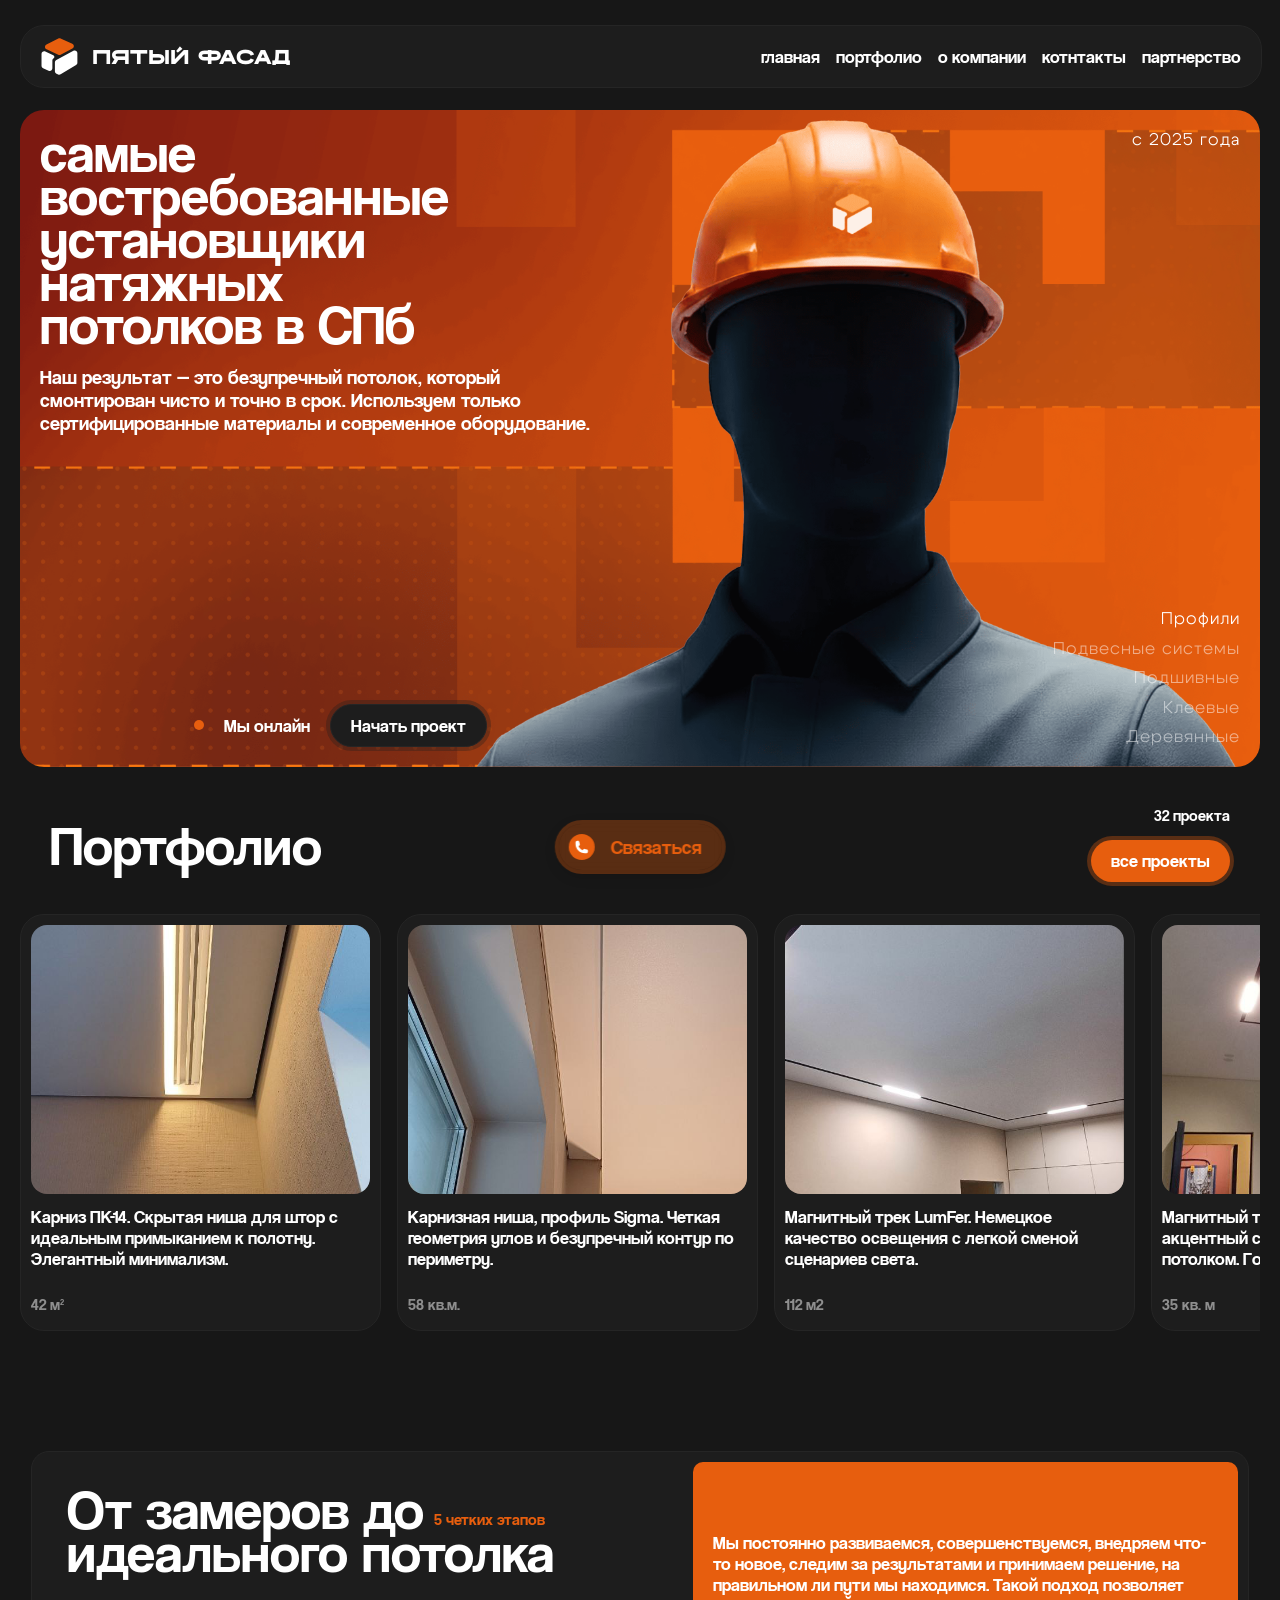
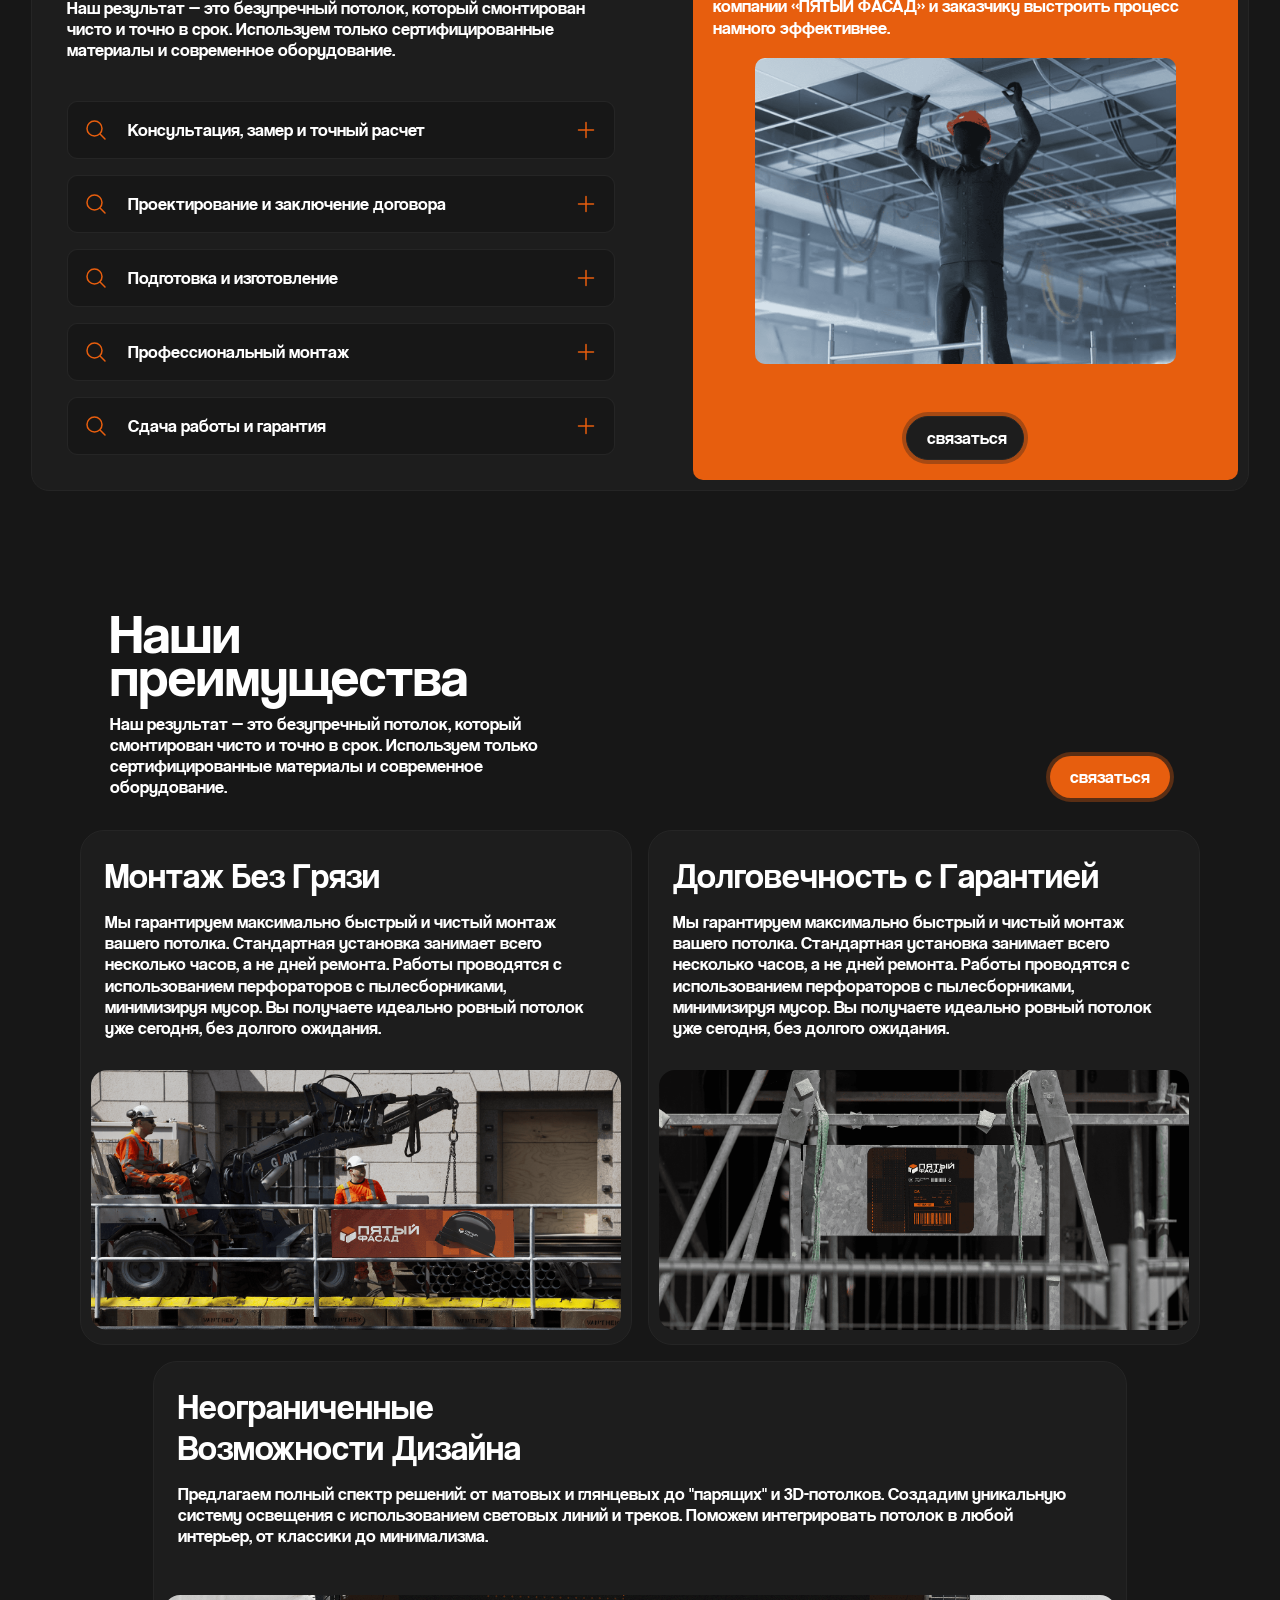
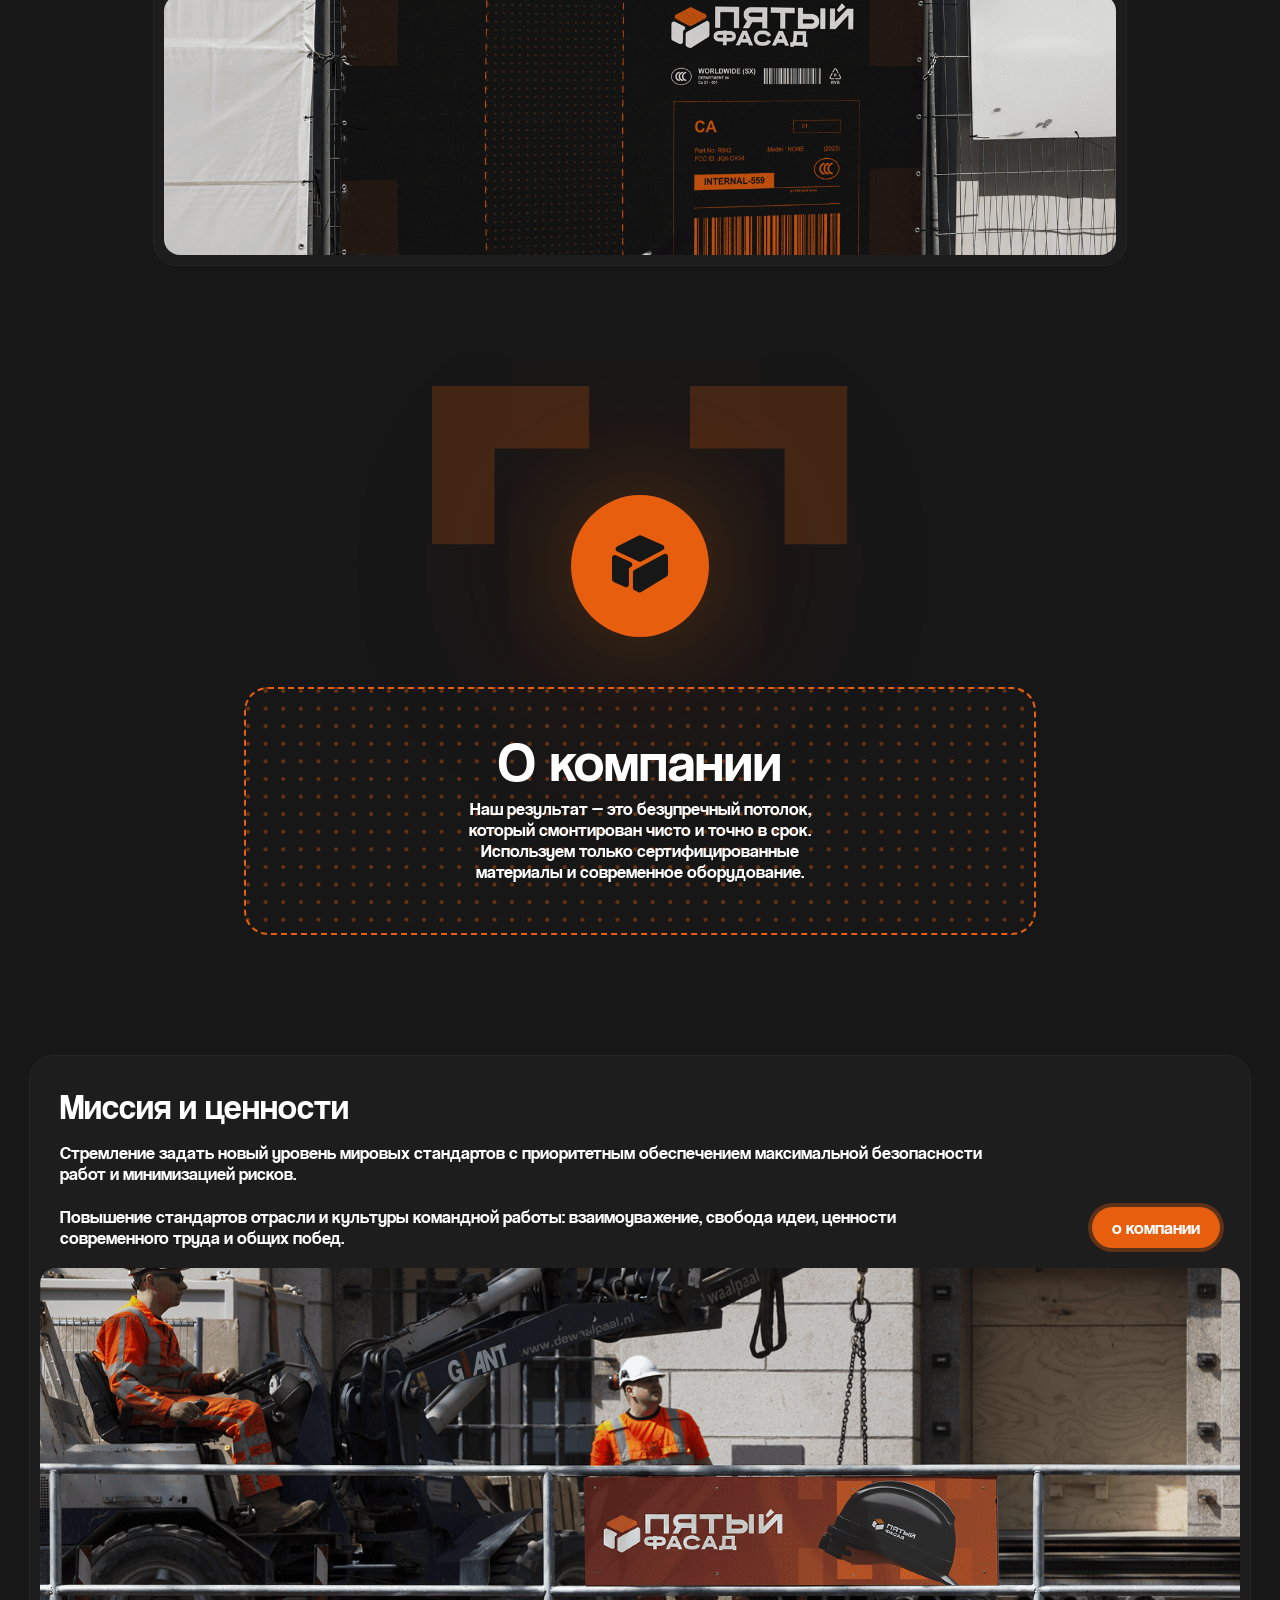
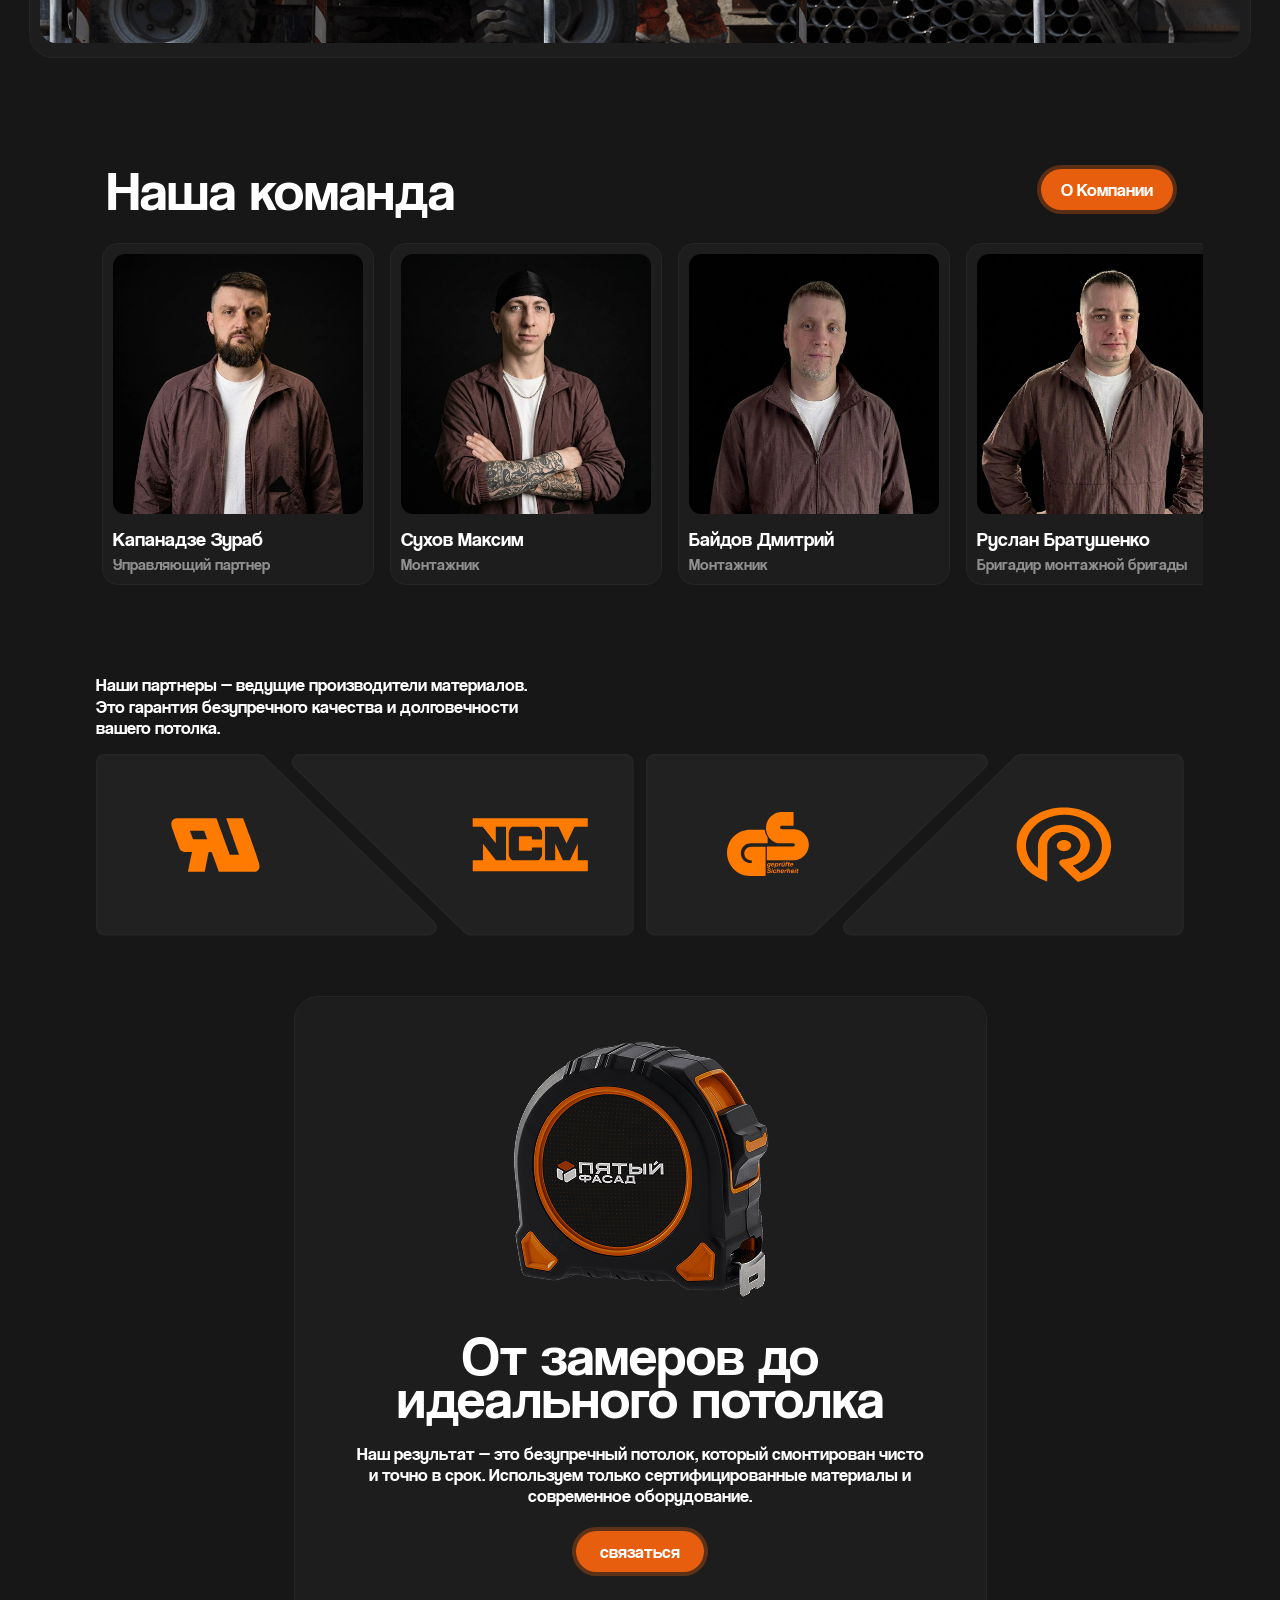
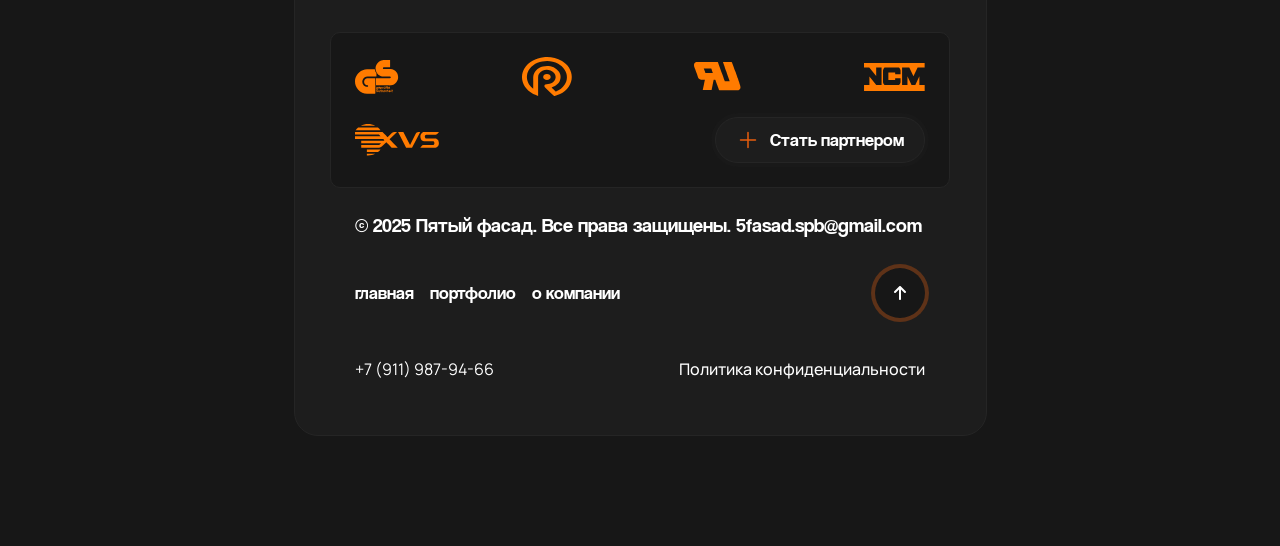
==== index.html @ bd117fb0 "first commit" ====
<!DOCTYPE html>
<html lang="ru">
<head>
    <meta charset="UTF-8">
    <meta name="viewport" content="width=device-width, initial-scale=1.0">
    
    <title>Установка натяжных потолков по всей России | Пятый Фасад - Профессиональный монтаж</title>
    <meta name="title" content="Установка натяжных потолков по всей России | Пятый Фасад - Профессиональный монтаж">
    <meta name="description" content="Профессиональная установка натяжных потолков по всей России. Монтаж без грязи, гарантия качества, современные материалы. Замер и установка в день обращения. Пятый Фасад - ваш надежный подрядчик с 2025 года.">
    <meta name="keywords" content="натяжные потолки, установка натяжных потолков, монтаж потолков Россия, натяжной потолок цена, потолки под ключ, профессиональный монтаж потолков, глянцевые потолки, матовые потолки, парящие потолки, 3D потолки, натяжные потолки Москва, натяжные потолки СПб">
    <meta name="author" content="Пятый Фасад">
    <meta name="robots" content="index, follow">
    <meta name="language" content="Russian">
    <meta name="revisit-after" content="7 days">
    <meta name="geo.region" content="RU">
    <meta name="geo.placename" content="Россия">
    
    <link rel="canonical" href="https://5fasad.ru/">
    
    <meta property="og:type" content="website">
    <meta property="og:url" content="https://5fasad.ru/">
    <meta property="og:title" content="Установка натяжных потолков по всей России | Пятый Фасад - Профессиональный монтаж">
    <meta property="og:description" content="Профессиональная установка натяжных потолков по всей России. Монтаж без грязи, гарантия качества, современные материалы. Замер и установка в день обращения.">
    <meta property="og:image" content="https://5fasad.ru/src/assests/img/Open_Graph.png">
    <meta property="og:image:width" content="1200">
    <meta property="og:image:height" content="630">
    <meta property="og:image:type" content="image/png">
    <meta property="og:locale" content="ru_RU">
    <meta property="og:site_name" content="Пятый Фасад">
    
    <meta name="twitter:card" content="summary_large_image">
    <meta name="twitter:url" content="https://5fasad.ru/">
    <meta name="twitter:title" content="Установка натяжных потолков по всей России | Пятый Фасад">
    <meta name="twitter:description" content="Профессиональная установка натяжных потолков по всей России. Монтаж без грязи, гарантия качества.">
    <meta name="twitter:image" content="https://5fasad.ru/src/assests/img/Open_Graph.png">
    
    <link rel="icon" type="image/x-icon" href="/src/assests/favicon/favicon.ico">
    <link rel="icon" type="image/png" sizes="32x32" href="/src/assests/favicon/favicon_32.png">
    <link rel="icon" type="image/png" sizes="16x16" href="/src/assests/favicon/favicon_16.png">
    <link rel="apple-touch-icon" sizes="180x180" href="/src/assests/favicon/apple-touch-icon.png">
    <link rel="icon" type="image/png" sizes="192x192" href="/src/assests/favicon/android-chrome-192x192.png">
    <link rel="icon" type="image/png" sizes="512x512" href="/src/assests/favicon/android-chrome-512x512.png">
    
    <link rel="stylesheet" href="src/style/components/header.css">
    <link rel="stylesheet" href="src/style/mainstyle.css">
    <link rel="stylesheet" href="./src/style/fonts_settings.css">
    <link rel="stylesheet" href="./src/style/components/message_chat.css">
    <link rel="stylesheet" href="./src/style/components/footer.css">
    <link rel="stylesheet" href="./src/style/components/buttons.css">
    <link rel="stylesheet" href="./src/style/components/preloader.css">
    <link rel="stylesheet" href="./src/style/components/pages/index.css">
    <link rel="stylesheet" href="./src/style/components/back_totop.css">
    <link rel="stylesheet" href="./src/style/components/FAQ_question.css">

    <script src="https://unpkg.com/aos@2.3.1/dist/aos.js"></script>
    <link href="https://unpkg.com/aos@2.3.1/dist/aos.css" rel="stylesheet">
    
    <script type="application/ld+json">
    {
      "@context": "https://schema.org",
      "@type": "LocalBusiness",
      "name": "Пятый Фасад",
      "image": "https://5fasad.ru/src/assests/svg/main_logotype.svg",
      "@id": "https://5fasad.ru",
      "url": "https://5fasad.ru",
      "telephone": "+7-XXX-XXX-XX-XX",
      "priceRange": "$$",
      "areaServed": {
        "@type": "Country",
        "name": "Россия"
      },
      "sameAs": [],
      "aggregateRating": {
        "@type": "AggregateRating",
        "ratingValue": "5",
        "reviewCount": "32"
      }
    }
    </script>
    <script type="application/ld+json">
    {
      "@context": "https://schema.org",
      "@type": "Service",
      "serviceType": "Установка натяжных потолков",
      "provider": {
        "@type": "LocalBusiness",
        "name": "Пятый Фасад"
      },
      "areaServed": {
        "@type": "Country",
        "name": "Россия"
      },
      "description": "Профессиональная установка натяжных потолков по всей России. Монтаж без грязи, гарантия качества, современные материалы.",
      "offers": {
        "@type": "Offer",
        "description": "Установка натяжных потолков под ключ"
      }
    }
    </script>
    <script type="application/ld+json">
    {
      "@context": "https://schema.org",
      "@type": "Organization",
      "name": "Пятый Фасад",
      "url": "https://5fasad.ru",
      "logo": "https://5fasad.ru/src/assests/svg/main_logotype.svg",
      "contactPoint": {
        "@type": "ContactPoint",
        "telephone": "+7-XXX-XXX-XX-XX",
        "contactType": "customer service",
        "areaServed": "RU",
        "availableLanguage": ["Russian", "ru"]
      },
      "sameAs": []
    }
    </script>
    <script type="application/ld+json">
    {
      "@context": "https://schema.org",
      "@type": "BreadcrumbList",
      "itemListElement": [{
        "@type": "ListItem",
        "position": 1,
        "name": "Главная",
        "item": "https://5fasad.ru/"
      }]
    }
    </script>
</head>
<body>
    <div class="wrapper">
        <div id="preloader" class="loader"><img class="weiufqwi" src="./src/assests/svg/main_logotype.svg" alt="preloader"></div>
        <div class="message_chat"></div>
        <header id="header">
        </header>
        <main>
            <a href="tel:+79119879466">
                <button class="call-button" id="callButton">
                    <img src="./src/assests/svg/butcall.svg" alt="button call">
                    <h3>Связаться</h3>
                </button>
            </a>
            <section id="hero" class="heroblock" aria-label="Главный экран">
                <div class="hero_container">
                    <div class="hero_content">
                        <div class="left_hero">
                            <div class="title_hero">
                                <h1 data-aos="fade-right">самые <br> востребованные <br> установщики <br> натяжных <br> потолков в СПб</h1>
                                <h3 data-aos="fade-right">Наш результат — это безупречный потолок, который <br> смонтирован чисто и точно в срок. Используем только <br> сертифицированные материалы и современное оборудование.</h3>
                            </div>
                            <div class="connect">
                                <div class="weareinchat">
                                    <div class="sercle"></div>
                                    <h4>Мы онлайн</h4>
                                </div>
                                <a href="https://t.me/fasad_5_spb">
                                    <button class="black_button"><h4>Начать проект</h4></button>
                                </a>
                            </div>
                        </div>
                        <div class="right_hero">
                            <h6>с 2025 года</h6>
                            <div class="listpotolok">
                                <h6>Профили</h6>
                                <h6 style="opacity: 0.5;">Подвесные системы</h6>
                                <h6 style="opacity: 0.5;">Подшивные</h6>
                                <h6 style="opacity: 0.5;">Клеевые</h6>
                                <h6 style="opacity: 0.5;">Деревянные</h6>
                            </div>
                        </div>
                    </div>
                </div>
            </section>
            <section class="portfolio_block" aria-label="Портфолио работ">
                <div class="portfolio_block_container">
                    <div class="portfolio_block_content">
                        <div class="title_of_block">
                            <h1>Портфолио</h1>
                            <div class="linkbutton">
                                <h5 data-aos="fade-left">32 проекта</h5>
                                <a href="Portfolio.html">
                                    <button class="default_button"><h4>все проекты</h4></button>
                                </a>
                            </div>
                        </div>
                        <div class="list_project">
                            <div class="projectitem">
                                <div onclick="window.location.href='Portfolio.html'" class="projectitem_container stroke_mainhover">
                                    <div class="project_item_content ">
                                        <img src="./src/assests/img/portfolio_img/project1/konvertus.webp" alt="работа в портфолио пятого фасада">
                                        <div class="text_projectItem">
                                            <h4 class="text_line">Карниз ПК-14. Скрытая ниша для штор с идеальным примыканием к полотну. Элегантный минимализм.</h4>
                                            <h5 style="opacity: 0.5;">42 м²</h5>
                                        </div>
                                    </div>
                                </div>
                                <div onclick="window.location.href='Portfolio.html'" class="projectitem_container stroke_mainhover">
                                    <div class="project_item_content ">
                                        <img src="./src/assests/img/portfolio_img/project2/konvertus.webp" alt="работа в портфолио пятого фасада">
                                        <div class="text_projectItem">
                                            <h4 class="text_line">Карнизная ниша, профиль Sigma. Четкая геометрия углов и безупречный контур по периметру.</h4>
                                            <h5 style="opacity: 0.5;">58 кв.м.</h5>
                                        </div>
                                    </div>
                                </div>
                                <div onclick="window.location.href='Portfolio.html'" class="projectitem_container stroke_mainhover">
                                    <div class="project_item_content ">
                                        <img src="./src/assests/img/portfolio_img/project3/konvertus.webp" alt="работа в портфолио пятого фасада">
                                        <div class="text_projectItem">
                                            <h4 class="text_line">Магнитный трек LumFer. Немецкое качество освещения с легкой сменой сценариев света.</h4>
                                            <h5 style="opacity: 0.5;">112 м2</h5>
                                        </div>
                                    </div>
                                </div>
                                <div onclick="window.location.href='Portfolio.html'" class="projectitem_container stroke_mainhover">
                                    <div class="project_item_content ">
                                        <img src="./src/assests/img/portfolio_img/project4/konvertus.webp" alt="работа в портфолио пятого фасада">
                                        <div class="text_projectItem">
                                            <h4 class="text_line">Магнитный трек Maytoni. Стильный акцентный свет в один уровень с потолком. Готовое решение.</h4>
                                            <h5 style="opacity: 0.5;">35 кв. м</h5>
                                        </div>
                                    </div>
                                </div>
                                <div onclick="window.location.href='Portfolio.html'" class="projectitem_container stroke_mainhover">
                                    <div class="project_item_content ">
                                        <img src="./src/assests/img/portfolio_img/project5/konvertus.webp" alt="работа в портфолио пятого фасада">
                                        <div class="text_projectItem">
                                            <h4 class="text_line">Магнитный трек Maytoni. Стильный акцентный свет в один уровень с потолком. Готовое решение.</h4>
                                            <h5 style="opacity: 0.5;">84 м²</h5>
                                        </div>
                                    </div>
                                </div>
                            </div>
                        </div>
                    </div>
                </div>
            </section>
            <section class="faq_block" aria-label="Процесс работы">
                <div class="faq_block_contiainer stroke_main">
                    <div class="faq_block_content">
                        <div class="left_content">
                            <div class="titletext_faq">
                                <div class="title_wichcpount">
                                    <div class="titmecccc">
                                        <h1>От замеров до</h1> <h5 style="color: var(--prymary);">5 четких этапов</h5> 
                                    </div>
                                    <h1> идеального потолка</h1>
                                </div>
                                <h4>Наш результат — это безупречный потолок, который смонтирован чисто и точно в срок. Используем только сертифицированные материалы и современное оборудование.</h4>
                            </div>
                            <div class="questions">
                                <div class="question">
                                    <div class="question_container">
                                        <!-- Вопрос 1 -->
                                        <div class="question_wrapper stroke_mainhover">
                                            <!-- ЧЕКБОКС вместо радио -->
                                            <input type="checkbox" class="question_checkbox" />
                                            <div class="question_content ">
                                                <div class="ltcon">
                                                    <img src="./src/assests/svg/search_icon.svg" alt="иконка лупы">
                                                    <h4>Консультация, замер и точный расчет</h4>
                                                </div>
                                                <img src="./src/assests/svg/plus-icon.svg" alt="иконка" class="question_btn">
                                            </div>
                                            <div class="question_tooltip">
                                                <span>вы звоните или оставляете заявку на сайте. Менеджер задает ключевые вопросы для понимания задачи. Наш профессионал приезжает к вам на объект для точных замеров.</span>
                                            </div>
                                        </div>
                                        
                                        <!-- Вопрос 2 -->
                                        <div class="question_wrapper stroke_mainhover">
                                            <!-- ЧЕКБОКС вместо радио -->
                                            <input type="checkbox" class="question_checkbox" />
                                            <div class="question_content ">
                                                <div class="ltcon">
                                                    <img src="./src/assests/svg/search_icon.svg" alt="иконка лупы">
                                                    <h4>Проектирование и заключение договора</h4>
                                                </div>
                                                <img src="./src/assests/svg/plus-icon.svg" alt="иконка" class="question_btn">
                                            </div>
                                            <div class="question_tooltip">
                                                <span>после первого этапа замеров, менеджер согласовывает с вами стоимость, выбор материалов и сроки работ, а так же составляет договор оказания услуг</span>
                                            </div>
                                        </div>
                                        
                                        <!-- Вопрос 3 -->
                                        <div class="question_wrapper stroke_mainhover">
                                            <!-- ЧЕКБОКС вместо радио -->
                                            <input type="checkbox" class="question_checkbox" />
                                            <div class="question_content ">
                                                <div class="ltcon">
                                                    <img src="./src/assests/svg/search_icon.svg" alt="иконка лупы">
                                                    <h4>Подготовка и изготовление</h4>
                                                </div>
                                                <img src="./src/assests/svg/plus-icon.svg" alt="иконка" class="question_btn">
                                            </div>
                                            <div class="question_tooltip">
                                                <span>в то время, как мастера готовят все необходимое для установки вашего потолка, менеджер отправит вам чек-лист по подготовке помещения для монтажа.</span>
                                            </div>
                                        </div>
                                        
                                        <!-- Вопрос 4 -->
                                        <div class="question_wrapper stroke_mainhover">
                                            <!-- ЧЕКБОКС вместо радио -->
                                            <input type="checkbox" class="question_checkbox" />
                                            <div class="question_content ">
                                                <div class="ltcon">
                                                    <img src="./src/assests/svg/search_icon.svg" alt="иконка лупы">
                                                    <h4>Профессиональный монтаж</h4>
                                                </div>
                                                <img src="./src/assests/svg/plus-icon.svg" alt="иконка" class="question_btn">
                                            </div>
                                            <div class="question_tooltip">
                                                <span>профессионалы выполняют свою работу в несколько этапов: разметка уровня потолка, разметка освещения, установка профиля, расстановка закладных под освещение, натяжение полотна, установка светотехники. В конце своей работы мастера заботливо приберут за собой строительный мусор и инструмент.</span>
                                            </div>
                                        </div>
                                        
                                        <!-- Вопрос 5 -->
                                        <div class="question_wrapper stroke_mainhover">
                                            <!-- ЧЕКБОКС вместо радио -->
                                            <input type="checkbox" class="question_checkbox" />
                                            <div class="question_content ">
                                                <div class="ltcon">
                                                    <img src="./src/assests/svg/search_icon.svg" alt="иконка лупы">
                                                    <h4>Сдача работы и гарантия</h4>
                                                </div>
                                                <img src="./src/assests/svg/plus-icon.svg" alt="иконка" class="question_btn">
                                            </div>
                                            <div class="question_tooltip">
                                                <span>вы наблюдаете результат- идеально ровная, готовая к эксплуатации поверхность, скрывающая все недостатки базового потолка и позволяющая реализовать любые дизайнерские идеи.</span>
                                            </div>
                                        </div>
                                    </div>
                                </div>
                            </div>
                        </div>
                        <div class="right_content">
                            <div class="rg_container">
                                <div class="content_rg">
                                    <div class="tt">
                                        <h4>Мы постоянно развиваемся, совершенствуемся, внедряем что-то новое, следим за результатами и принимаем решение, на правильном ли пути мы находимся. Такой подход позволяет компании «ПЯТЫЙ ФАСАД» и заказчику выстроить процесс намного эффективнее.</h4>
                                        <img src="./src/assests/img/indeximg/maskot_faq.png" alt="маскот пятого фасада">
                                    </div>
                                    <a href="https://t.me/fasad_5_spb">
                                        <button class="black_button customFaq"><h4>связаться</h4></button>
                                    </a>
                                </div>
                            </div>
                        </div>
                    </div>
                </div>
            </section>
            <section class="our_translator" aria-label="Наши преимущества">
                <div class="our_translator_container">
                    <div class="our_translator_content">
                        <div class="title_of_blocks">
                            <div class="text_title">
                                <h1>Наши <br> преимущества</h1>
                                <h4>Наш результат — это безупречный потолок, который <br> смонтирован чисто и точно в срок. Используем только <br> сертифицированные материалы и современное  <br>оборудование.</h4>
                            </div>
                            <div class="linkbutton">
                                <a href="https://t.me/fasad_5_spb">
                                    <button  class="default_button сс"><h4>связаться</h4></button>
                                </a>
                            </div>
                        </div>
                        <div class="bloks_translator">
                            <div class="frbltrans">
                                <div class="lfbl stroke_main">
                                    <div class="titletext_translator">
                                        <h2>Монтаж Без Грязи </h2>
                                        <h4>Мы гарантируем максимально быстрый и чистый монтаж вашего потолка. Стандартная установка занимает всего несколько часов, а не дней ремонта. Работы проводятся с использованием перфораторов с пылесборниками, минимизируя мусор. Вы получаете идеально ровный потолок уже сегодня, без долгого ожидания.</h4>
                                    </div>
                                    <img src="./src/assests/img/indeximg/Rectangle 24.png" alt="мокап пятого фасада">
                                </div>
                                <div class="rght stroke_main">
                                    <div class="titletext_translator">
                                        <h2>Долговечность с Гарантией </h2>
                                        <h4>Мы гарантируем максимально быстрый и чистый монтаж вашего потолка. Стандартная установка занимает всего несколько часов, а не дней ремонта. Работы проводятся с использованием перфораторов с пылесборниками, минимизируя мусор. Вы получаете идеально ровный потолок уже сегодня, без долгого ожидания.</h4>
                                    </div>
                                    <img src="./src/assests/img/indeximg/Rectangle 25.png" alt="мокап пятого фасада">
                                </div>
                            </div>
                            <div class="rght qwefqwfqwf stroke_main">
                                <div class="titletext_translator awdawdada">
                                    <h2>Неограниченные <br> Возможности Дизайна </h2>
                                    <h4>Предлагаем полный спектр решений: от матовых и глянцевых до "парящих" и 3D-потолков. Создадим уникальную систему освещения с использованием световых линий и треков. Поможем интегрировать потолок в любой интерьер, от классики до минимализма. </h4>
                                </div>
                                <img src="./src/assests/img/indeximg/Rectangle 23.png" alt="мокап пятого фасада">
                            </div>
                        </div>
                    </div>
                </div>
            </section>
            <section class="about_us_block" aria-label="О компании">
                <div class="about_us_container">
                    <div class="about_content">
                        <div class="illustration">
                            <div class="blsvg">
                                <img data-aos="fade-right" src="./src/assests/svg/Vector_lf.svg" alt="айдентика пятоого фасада">
                                <img data-aos="fade-left" src="./src/assests/svg/Vector_rg.svg" alt="айдентика пятоого фасада">
                            </div>
                            <div class="logosvggg" class="logocont">
                                <img src="./src/assests/svg/logo_ic_tr.svg" alt="логотип">
                            </div>
                            <div data-aos="zoom-in" class="text_about_us">
                                <h1>О компании</h1>
                                <h4>Наш результат — это безупречный потолок, который смонтирован чисто и точно в срок. Используем только сертифицированные материалы и современное оборудование.</h4>
                            </div>
                        </div>
                    </div>
                </div>
            </section>
            <section class="about_us_blockd" aria-label="Миссия и ценности">
                <div class="lfbl seffomn stroke_main">
                    <div class="titletext_translatorrr">
                        <div class="qwefqwfqwf">
                            <h2>Миссия и ценности </h2>
                            <h4>Стремление задать новый уровень мировых стандартов с приоритетным обеспечением максимальной безопасности работ и минимизацией рисков. <br> <br>Повышение стандартов отрасли и культуры командной работы: взаимоуважение, свобода идеи, ценности современного труда и общих побед.</h4>
                        </div>
                        <a href="AboutUS.html"><button class="default_button qwdqwdwdmmmmmm"><h4 class="wqd">о компании</h4></button></a>
                        
                    </div>
                    <img src="./src/assests/img/indeximg/Rectangle 24.png" alt="мокап пятого фасада">
                </div>
            </section>
            <section class="our_stuff" aria-label="Наша команда">
                <div class="our_stuff_container">
                    <div class="our_stuff_content">
                        <div class="title_of_block">
                            <h1>Наша команда</h1>
                            <div class="linkbutton">
                                <a href="AboutUS.html">
                                   
                                    <button class="default_button"><h4>О Компании</h4></button>
                                </a>
                            </div>
                        </div>
                        <div class="containerstuff">
                            <div class="card_stuff stroke_main">
                                <img src="./src/assests/img/stuff_people/konvertus.webp" alt="карточка сотрудника">
                                <div class="text_of_card">
                                    <h3>Капанадзе Зураб</h3>
                                    <h5 style="opacity: 0.5;">Управляющий партнер</h5>
                                </div>
                            </div>
                            <div class="card_stuff stroke_main">
                                <img src="./src/assests/img/stuff_people/konvertus1.webp" alt="карточка сотрудника">
                                <div class="text_of_card">
                                    <h3>Сухов Максим</h3>
                                    <h5 style="opacity: 0.5;">Монтажник</h5>
                                </div>
                            </div>
                            <div class="card_stuff stroke_main">
                                <img src="./src/assests/img/stuff_people/konvertus2.webp" alt="карточка сотрудника">
                                <div class="text_of_card">
                                    <h3>Байдов Дмитрий</h3>
                                    <h5 style="opacity: 0.5;">Монтажник</h5>
                                </div>
                            </div>
                            <div class="card_stuff stroke_main">
                                <img src="./src/assests/img/stuff_people/konvertus3.webp" alt="карточка сотрудника">
                                <div class="text_of_card">
                                    <h3>Руслан Братушенко</h3>
                                    <h5 style="opacity: 0.5;">Бригадир монтажной бригады</h5>
                                </div>
                            </div>
                        </div>
                    </div>
                </div>
            </section>
            <section class="our_partners" aria-label="Наши партнеры">
                <div class="our_partners_container">
                    <div class="our_partners_content">
                        <div class="title_our_parners">
                            <h4>Наши партнеры — ведущие производители материалов. <br> Это гарантия безупречного качества и долговечности <br>  вашего потолка.</h4>
                        </div>
                        <div class="our_partners">
                            <img src="./src/assests/svg/rg_partners.svg" alt="партнеры пятого фасада">
                            <img src="./src/assests/svg/left_partners.svg" alt="партнеры пятого фасада">
                        </div>
                    </div>
                </div>
            </section>
        </main>
        <footer id="footer_item"></footer>
    </div>
</body>
<script src="https://cdn.socket.io/4.7.5/socket.io.min.js"></script>
<script type="module" src="./src/js/main.js"></script>
<script>
  if (window.innerWidth <= 768) { // или нужное вам значение
    AOS.init({
        disable: true
    });
  } else {
    AOS.init({
        duration: 500,
        once: true
    });
  }
</script>
</html>
---- src/style/components/header.css ----
/* .header-container{
padding: 24px;
} */

.header-container{
    z-index: 5;
    width: 100%;
    background-color: var(--black2);
    border-radius: 24px;
}
.header-content{
    display: flex;
    justify-content: space-between;
    align-items: center;
    padding: 12px 20px;
}

.headerfix{
    padding: 25px 20px;
}
.navigation{
    display: flex;
    gap: 16px;
    align-items: center;
}
.navigation li{
    list-style: none;
}
.navigation li a{
  display: inline-block;
  transition: opacity 0.3s ease;
}
.navigation li a,
.navigation li a h4{
  opacity: 1;
  transition: opacity 0.3s ease;
}
.navigation li a:hover,
.navigation li a:hover h4{
  opacity: 0.7;
}
.navigation li a:active,
.navigation li a:active h4{
  opacity: 0.7;
}
.logo h3{
    font-family:"logoFont";
    padding-top: 5px;
}

.logo {
    display: flex;
    align-items: center;
    gap: 14px;
}
.burgerheader{
    cursor: pointer;
    display: none;
    background-color: transparent;
    border: none;
}

.main_header_positon{
    position: fixed;
    top: 0;
    left: 0%;
    width: 100%;
    z-index: 1000;
    
}
.mobilefix{
    padding: 0px 15px 15px 15px;
}
.header_mobile{

    display: flex;
    justify-content: space-between;
    position: relative;
    align-items: baseline;
    list-style: none;
    z-index: 20;
    width: 100%;
    background-color: var(--black2);
    border-radius: 24px;
}
.closeburger{
    background-color: transparent;
    border: none;
    padding: 20px;
}
.mobile{
    display: flex;
    padding: 12px 20px;
    flex-direction: column;
}

.header_mobile{
    display: none;
}

#checkbox {
  display: none;
}

.toggle {
  position: relative;
  width: 24px;
  height: 24px;
  cursor: pointer;
  display: flex;
  flex-direction: column;
  align-items: center;
  justify-content: center;
  gap: 6px;
  transition-duration: .5s;
}

.bars {
  width: 100%;
  height: 2px;
  background-color: var(--prymary);
  border-radius: 4px;
}

#bar2 {
  transition-duration: .8s;
}

#bar1,#bar3 {
  width: 70%;
}

#checkbox:checked + .toggle .bars {
  position: absolute;
  transition-duration: .5s;
}

#checkbox:checked + .toggle #bar2 {
  transform: scaleX(0);
  transition-duration: .5s;
}

#checkbox:checked + .toggle #bar1 {
  width: 100%;
  transform: rotate(45deg);
  transition-duration: .5s;
}

#checkbox:checked + .toggle #bar3 {
  width: 100%;
  transform: rotate(-45deg);
  transition-duration: .5s;
}

#checkbox:checked + .toggle {
  transition-duration: .5s;
  transform: rotate(180deg);
}
.burgerbutton{
    display: none;
}

.header-content a img{
  width: 37px;
  height: 37px;
}

.mobile li a h4{
    font-size: 21px;
    margin-block-start: 0.3em;
    margin-block-end: 0.3em;
}
@media screen and (max-width: 834px){
    .burgerbutton{
        display: inline;
    }
    .headerfix{
        padding: 15px;
    }
    .navigation{
        display: none;
    }
    .header-content a img{
      width: 27px;
      height: 27px;
    }
}
---- src/style/mainstyle.css ----
@import "./components/buttonCALL.css";

body{
    margin: 0 auto;
    max-width: 1440px;
    background-color: var(--black);
    font-family: "coolvetregular";
    color: white;
}
html{
    scroll-behavior: smooth;
    scrollbar-width: none;
    overflow-x:  hidden;
    overflow-y:  auto;
}
html, body {
  height: 100%;
  overscroll-behavior-y: contain; /* уменьшает «перекатывание» на iOS/Android */
}

a{
    color: white;
    text-decoration: none;
}
nav{
    list-style: none;
}
:root{
    --prymary: #E75E0E;
    --prymary-hover: #e75e0e52;
     --black-hover: #1d1d1d52;
    --black: #171717;
    --black2: #1D1D1D;
    --black3: #252525;
}
@media screen and (max-width: 1440px){
    .wrapper{

        /* padding: 3vw 3vw; */
        margin: 0 auto;
    }
}
.stroke_main{
    border: 1.5px var(--black3) solid;
}

.stroke_mainhover{
    cursor: pointer;
    border: 1.5px var(--black3) solid;
    transition: all 0.2s ease;
}
.stroke_mainhover:hover{
    border: 1.5px var(--prymary) solid;
}

.stroke_mainhover:active{
    border: 1.5px var(--prymary-hover) solid;
}
---- src/style/fonts_settings.css ----
@font-face {
    font-family: "coolvetregular";
    src: url(./fonts/coolvetica\ rg.ttf);
}
@font-face {
    font-family: "Cygre";
    src: url(./fonts/Cygre-Book.ttf);
}
@font-face {
    font-family:"logoFont";
    src: url(./fonts/Widock\ TRIAL\ Bold.otf);
}

@font-face {
    font-family: 'manrope';
    src: url(./fonts/Manrope-VariableFont_wght.ttf);
}
.text_line{
    overflow: hidden;
    text-overflow: ellipsis;
    display: -webkit-box;
    -webkit-line-clamp: 3;
    -webkit-box-orient: vertical;
}

h1 {
display: block;
font-size: 56px;
margin-block-start: 0em;
margin-block-end: 0em;
margin-inline-start: 0px;
font-weight: 200;
line-height: 77%;
letter-spacing: 0px;
}
h2 {
display: block;
font-size: 35px;
margin-block-start: 0em;
margin-block-end: 0em;
margin-inline-start: 0px;
font-weight: 100;
line-height: 115%;
letter-spacing: 0px !important;
}
h3 {
display: block;
font-size: 20px;
margin-block-start: 0em;
margin-block-end: 0em;
margin-inline-start: 0px;
font-weight: 100;
line-height: 115%;
letter-spacing: 0px !important;
}
h4 {
display: block;
font-size: 18px;
margin-block-start: 0em;
margin-block-end: 0em;
margin-inline-start: 0px;
font-weight: 100;
line-height: 118.5%;
letter-spacing: 0px !important;
}
h5 {
display: block;
font-size: 16px;
margin-block-start: 0em;
margin-block-end: 0em;
margin-inline-start: 0px;
font-weight: 100;
line-height: 115%;
letter-spacing: 0px !important;
}
h6{
    display: block;
    font-size: 17px;
    margin-block-start: 0em;
    margin-block-end: 0em;
    margin-inline-start: 0px;
    font-weight: 100;
line-height: 115%;
letter-spacing: 1px;
    font-family: "Cygre"; 
}


@media screen and (max-width: 1194px){
    h1 {
    display: block;
    font-size: 46px;
    margin-block-start: 0em;
    margin-block-end: 0em;
    margin-inline-start: 0px;
    font-weight: 200;
    line-height: 77%;
letter-spacing: 0px;
    }
    h2 {
    display: block;
    font-size: 35px;
    margin-block-start: 0em;
    margin-block-end: 0em;
    margin-inline-start: 0px;
    font-weight: 200;
    line-height: 77%;
letter-spacing: 0px;
    }
    h3 {
    display: block;
    font-size: 18px;
    margin-block-start: 0em;
    margin-block-end: 0em;
    margin-inline-start: 0px;
    font-weight: 200;
    line-height: 77%;
    letter-spacing: 2%;
    }
    h4 {
    display: block;
    font-size: 18px;
    margin-block-start: 0em;
    margin-block-end: 0em;
    margin-inline-start: 0px;
    font-weight: 100;
    line-height: 118.5%;
    letter-spacing: 2%;
    }
    h5 {
    display: block;
    font-size: 16px;
    margin-block-start: 0em;
    margin-block-end: 0em;
    margin-inline-start: 0px;
    font-weight: 200;
    line-height: 77%;
    letter-spacing: 2%;
    }
}

@media screen and (max-width: 834px){
    h1 {
    display: block;
    font-size: 35px;
    margin-block-start: 0em;
    margin-block-end: 0em;
    margin-inline-start: 0px;
    font-weight: 200;
    line-height: 77%;
    letter-spacing: 2%;
    }
    h2 {
    display: block;
    font-size: 35px;
    margin-block-start: 0em;
    margin-block-end: 0em;
    margin-inline-start: 0px;
    font-weight: 200;
    line-height: 100%;
    letter-spacing: 2%;
    }
    h3 {
    display: block;
    font-size: 20px;
    margin-block-start: 0em;
    margin-block-end: 0em;
    margin-inline-start: 0px;
    font-weight: 200;
    line-height: 77%;
    letter-spacing: 2%;
    }
    h4 {
    display: block;
    font-size: 18px;
    margin-block-start: 0em;
    margin-block-end: 0em;
    margin-inline-start: 0px;
    font-weight: 100;
    line-height: 118.5%;
    letter-spacing: 2%;
    }
    h5 {
    display: block;
    font-size: 16px;
    margin-block-start: 0em;
    margin-block-end: 0em;
    margin-inline-start: 0px;
    font-weight: 200;
    line-height: 77%;
    letter-spacing: 2%;
    }
}
@media screen and (max-width: 375px){
    h1 {
    display: block;
    font-size: 35px;
    margin-block-start: 0em;
    margin-block-end: 0em;
    margin-inline-start: 0px;
    font-weight: 200;
    line-height: 100%;
    letter-spacing: 2%;
    }
    h2 {
    display: block;
    font-size: 35px;
    margin-block-start: 0em;
    margin-block-end: 0em;
    margin-inline-start: 0px;
    font-weight: 200;
    line-height: 100%;
    letter-spacing: 2%;
    }
    h3 {
    display: block;
    font-size: 15px;
    margin-block-start: 0em;
    margin-block-end: 0em;
    margin-inline-start: 0px;
    font-weight: 200;
    line-height: 77%;
    letter-spacing: 2%;
    }
    h4 {
    display: block;
    font-size: 15px;
    margin-block-start: 0em;
    margin-block-end: 0em;
    margin-inline-start: 0px;
    font-weight: 100;
    line-height: 118.5%;
    letter-spacing: 2%;
    }
    h5 {
    display: block;
    font-size: 16px;
    margin-block-start: 0em;
    margin-block-end: 0em;
    margin-inline-start: 0px;
    font-weight: 200;
    line-height: 77%;
    letter-spacing: 2%;
    }
}
---- src/style/components/message_chat.css ----
.message_chat{
    display: none;
    position: fixed;
    left: 0;
    right: 0;
    bottom: 0;  
    width: 100%;
    z-index: 99999;
}

.message_chat_container{
    gap: 16px;
    display: flex;
    position: absolute;
    align-items: center;
    left: 50%;
    bottom: 15px;             
    transform: translateX(-50%);
    pointer-events: auto; 
    background-color: var(--black2);
    border-radius: 53px;
    padding: 7px;
    width: 487px;
    height: 50px;
    transition: all 0.5s ease;
    opacity: 1;
}
.openchat{

    padding-left: 20px;
    display: flex;
    align-items: center;
    gap: 12px;
}
.openchat h4{
    color: var(--prymary);
        font-family: "Cygre";
}
.message_chat_content{
    cursor: pointer;
    display: flex;
    justify-content: space-between;
    background-color: var(--black);
    border-radius: 45px;
    transition: all 0.3s ease;
    border: 2px transparent solid;
    height: 100%;
    width: 100%;
}
.message_chat_content:hover{
    border: 2px var(--prymary) solid;
}
.phonecall{
    margin-right: 5px;
     box-shadow: 0px 0px 0px 4px var(--prymary-hover);
    width: 45px;
    height: 45px;
    display: flex;
    justify-content: center;
    align-items: center;
    border: none;
    background-color: var(--prymary);
    border-radius: 50%;
    transition: all 0.3s ease;
}
.phonecall:hover{
    opacity: 0.8;
}

@media screen and (max-width: 834px){
    .message_chat_container {
        width: 87vw;
    }
}


.chat-widget{position:fixed;bottom:20px;right:20px;z-index:10000;}
        .chat-button{background:#007bff;color:white;border:none;padding:15px 20px;border-radius:50px;cursor:pointer;box-shadow:0 4px 20px rgba(0,123,255,0.3);font-size:16px;transition:.2s;}
        .chat-button:hover{background:#0056b3;}
        .chat-window {
            position: fixed;
            bottom: 100px;
            left: 50%;
            transform: translateX(-50%);
            width: 496px;
            height: 520px;
            background: var(--black2);
            border-radius: 24px;
            box-shadow: 0 10px 40px rgba(0, 0, 0, 0.22);
            display: none;
            flex-direction: column;
            border: 2px solid var(--black3);
            overflow: hidden;
            font-family: system-ui, -apple-system, Arial, sans-serif;
            transition: height 0.3s ease, bottom 0.3s ease; /* Анимация изменения высоты */
        }
        .chat-header {
    background: var(--black2);
    color: white;
    padding: 16px;
    border-radius: 24px;
    display: flex;
    justify-content: space-between;
    align-items: center;
    font-size: 17px;
}

.chat-messages {
    flex: 1;
    padding: 16px;
    overflow-y: auto;
    background: var(--black2);
    -webkit-overflow-scrolling: touch; /* Плавный скролл на iOS */
}

.message {
    margin-bottom: 12px;
    padding: 10px 16px;
    border-radius: 18px;
    max-width: 80%;
    word-wrap: break-word;
    line-height: 1.4;
       box-shadow: 0px 0px 0px 4px var(--black-hover);
}

.user-message {
    background: var(--black);
    color: white;
   box-shadow: 0px 0px 0px 4px var(--black-hover);
    margin-left: auto;
}

.manager-message {
    background: var(--prymary);
    color: #ffffff;
    border: none;
    box-shadow: 0 1px 2px rgba(0, 0, 0, 0.05);
}

.chat-input {
    display: flex;
    padding: 12px;
    background: var(--black2);
    gap: 10px;
}

.chat-input input {
    flex: 1;
    background-color: var(--black);
    padding: 12px 18px;
    border: 1px solid var(--black3);
    border-radius: 30px;
    color: white;
    outline: none;
    font-size: 15px;
    transition: border-color 0.3s ease;
}

.chat-input input:focus {
    border-color: var(--prymary);
}

.chat-input input:disabled {
    opacity: 0.6;
    cursor: not-allowed;
}

.chat-input button {
    background: var(--prymary);
    color: white;
    border: none;
    padding: 12px 24px;
    border-radius: 30px;
    cursor: pointer;
    font-size: 15px;
    transition: 0.2s;
    box-shadow: 0px 0px 0px 4px var(--prymary-hover);
    transition: background 0.3s ease;
}

.chat-input button:hover:not(:disabled) {
    background: var(--prymary-hover);
}

.chat-input button:disabled {
    opacity: 0.6;
    cursor: not-allowed;
}

.close-btn {
    background: none;
    border: none;
    color: white;
    font-size: 28px;
    cursor: pointer;
}

.typing-indicator {
    color: #888;
    font-size: 14px;
    font-style: italic;
    margin: 10px 0;
}
#sendButton {
    transition: opacity 0.3s ease;
}

/* Стили для сообщения о недоступности */
.unavailable-container {
    padding: 10px;
}

.warning-message {
    background: rgba(255, 152, 0, 0.1);
    border: 1px solid #ff9800;
    border-radius: 12px;
    padding: 16px;
    margin-bottom: 16px;
    color: #ff9800;
}

.warning-message strong {
    display: block;
    margin-bottom: 8px;
    font-size: 16px;
}

.warning-message p {
    margin: 0;
    font-size: 14px;
    opacity: 0.9;
}

.manager-info {
    background: rgba(255, 255, 255, 0.05);
    border-radius: 12px;
    padding: 16px;
    color: white;
}

.manager-info p {
    margin: 8px 0;
    font-size: 14px;
}

.phone-link {
    display: block;
    color: var(--prymary);
    font-weight: bold;
    font-size: 16px;
    text-decoration: none;
    margin: 12px 0;
    padding: 8px 0;
}

.phone-link:hover {
    text-decoration: underline;
}

.work-hours {
    color: #ccc;
    font-size: 13px;
}

.return-time {
    color: var(--prymary);
    font-weight: bold;
    text-align: center;
    margin-top: 16px !important;
    font-size: 15px;
}





@media screen and (max-width: 540px) {
    .chat-window {
        position: fixed;
        bottom: 0px;
        left: 50%;
        transform: translateX(-50%);
        width: 100%;
        height: 100%;
        background: var(--black2);
        border-radius: 0px;
        box-shadow: 0 10px 40px rgba(0, 0, 0, 0.22);
        display: none;
        flex-direction: column;
        border: 2px solid var(--black3);
        overflow: hidden;
        font-family: system-ui, -apple-system, Arial, sans-serif;
    }

    #sendButton {
        display: none !important;
    }

    #messageInput {
        font-size: 16px; /* Улучшает опыт на мобильных */
    }

    .unavailable-container {
        padding: 8px;
    }

    .warning-message,
    .manager-info {
        padding: 12px;
    }

    .warning-message strong {
        font-size: 15px;
    }

    .phone-link {
        font-size: 15px;
    }
}
---- src/style/components/footer.css ----
.footer_container{
    padding: 60px 20px 110px 20px;
    display: flex;
    justify-content: center;
}
.footer_content{
    display: flex;
    justify-content: center;
    background-color: var(--black2);
    border-radius: 24px;
    width: 691px;
    height: 100%;
}
.footer_cc{
    padding: 15px;
    max-width: 570px;
    display: flex;
    flex-direction: column;
    align-items: center;
}
.textfooter{
    padding-top: 30px;
    display: flex;
    align-items: center;
    gap: 24px;
    flex-direction: column;
}
.textfooter h4,
.textfooter h1{
    text-align: center;
}
.secline,
.frline{
    display: flex;
    justify-content: space-between;
    align-items: center;
}
.partners{
    width: 100%;
    margin-top: 60px;
    border-radius: 10px;
    padding: 24px;
    background-color: var(--black);
}
@media screen and (max-width:800px){
.foter_navigation {
    display: flex;
    align-items: flex-start !important ;
    gap: 16px;
    flex-direction: column;
}
.partners{
    width: 74vw;
}
}
@media screen and (max-width:500px) {
    .threlineinf {
    font-family: 'manrope';
    padding-top: 40px;
    padding-bottom: 40px;
    gap: 10px;
    display: flex;
    justify-content: space-between;
    align-items: center;
    flex-direction: column;
}
}
@media screen and (max-width: 375px){
    .footer_content{
    width: 100%;
    }
    .secline img,
    .frline img{
    width: 30px;
    }
    .threlineinf a h5 {
    font-weight: 500 !important;
    font-family: 'manrope';
    width: 43vw;
}
    .partners {
    width: 70vw;
    margin-top: 60px;
    border-radius: 10px;
    padding: 24px;
    background-color: var(--black);
}
.seclineinf {
    align-items: flex-start !important;
    flex-direction: row;
}
.contacts_footer_information {
    width: 81vw !important;
}
.foter_navigation {
    align-items: flex-start !important;
    flex-direction: column;
}
}
.img_mockup{
    padding-top: 26px;
}

.contacts_footer_information{
    width: 100%;
    padding-top: 24px;
}
.frlineinf h3{
    line-height: 26px;
}
.seclineinf{
    padding-top: 30px;
    display: flex;
    align-items: center;
    justify-content: space-between;
}
.foter_navigation{
    display: flex;
    align-items: center;
    gap: 16px;
}


.threlineinf{
    font-family: 'manrope';
    padding-top: 40px;
    padding-bottom: 40px;
    display: flex;
    justify-content: space-between;
    align-items: center;
}
.threlineinf a h5{
    font-weight: 500 !important;
    font-family: 'manrope';
}
---- src/style/components/buttons.css ----
.default_button{
    cursor: pointer;
    background-color: var(--prymary);
    padding: 10px 20px;
    border-radius: 24px;
    color: white;
    border: none;
    font-family: "coolvetregular";
    transition: all 0.3s ease;
    box-shadow: 0px 0px 0px 4px var(--prymary-hover);
}
.default_button:hover{
    opacity: 0.8;
}
.default_button:active{
    opacity: 0.4;
}

.black_button{
        cursor: pointer;
    background-color: var(--black2);
    padding: 10px 20px;
    border-radius: 24px;
    color: white;
    border: none;
      box-shadow: 0px 0px 0px 4px var(--black-hover);
    font-family: "coolvetregular";
    transition: all 0.3s ease;
        border: 1.5px var(--black3) solid;
}
.black_button:hover{
    opacity: 0.8;
}
.black_button:active{
    opacity: 0.4;
}
.icon_custom{
    display: flex;
    gap: 10px;
    align-items: center;
}

.icon_button{
    cursor: pointer;
    background-color: var(--black);
    border: none;
    padding: 10px;
    border-radius: 50%;
        border: 1.5px var(--black3) solid;
}
---- src/style/components/preloader.css ----
.loader {
    transition: opacity 0.5s ease;
    position: fixed;
    top: 50%;
    background-color: var(--black2);
    z-index: 9999999;
    left: 50%;
    transform: translate(-50%, -50%); 
    display: flex;
    align-items: center;
    justify-content: center;
    width: 100%;
    height: 100%;
}a

.loader img{
    z-index: 50;
    width: 20px;
    height: 20px;
}

.weiufqwi{
    width: 45px;
}
.loader:before,
.loader:after {
    content: "";
    position: absolute;
    border-radius: 50%;
    animation: pulsOut 1.8s ease-in-out infinite;
    filter: drop-shadow(0 0 1rem rgba(231, 94, 14, 100));
}

.loader:before {
    width: 100%;
    padding-bottom: 100%;
    box-shadow: inset 0 0 0 1rem var(--prymary);
    animation-name: pulsIn;
}

.loader:after {
    width: calc(100% - 2rem);
    padding-bottom: calc(100% - 2rem);
    box-shadow: 0 0 0 0 var(--prymary);
}

.loaded .loader {
    opacity: 0; 
    pointer-events: none;
}

@keyframes pulsIn {
    0% {
        box-shadow: inset 0 0 0 1rem #fff;
        opacity: 1;
    }
    50%, 100% {
        box-shadow: inset 0 0 0 0 var(--prymary);
        opacity: 0;
    }
}

@keyframes pulsOut {
    0%, 50% {
        box-shadow: 0 0 0 0 var(--prymary);
        opacity: 0;
    }
    100% {
        box-shadow: 0 0 0 1rem var(--prymary);
        opacity: 1;
    }
}
---- src/style/components/pages/index.css ----
.hero_container{
    background-image: url(/src/assests/img/indeximg/background_index.png);
    width: 100%;
    border-radius: 24px;
    height: 73vh;
    background-color: #E75E0E;
    background-size: cover;
    background-position: center;
    background-repeat: no-repeat;
}
.heroblock{
    padding: 110px 20px 20px 20px;
}
.right_hero{
        padding: 20px;
    text-align: right;
    display: flex;
    flex-direction: column;
    justify-content: space-between;
}
.left_hero{
    padding: 20px;
        display: flex;
    flex-direction: column;
    justify-content: space-between;
}
.connect{
    padding-left: 50px;
    display: flex;
    gap: 20px;
    align-items: center;
}
.listpotolok{
    display: flex;
    gap: 10px;
    flex-direction: column;

}
.hero_content{
    height: 100%;
    display: flex;
    justify-content: space-between;
}
.weareinchat{
    display: flex;
    align-items: center;
    gap: 20px;
}
.sercle{
    width: 10px;
    height: 10px;
    border-radius:50%;
    background-color: var(--prymary);
}
.title_hero h3{
    padding-top: 20px;
    opacity: 0.7;
}
.our_stuff{
        padding: 7vw 6vw;
}

.portfolio_block{
    padding: 20px;
}
.title_of_blocks{
    padding: 0px 30px 0px 30px;
    display: flex;
    align-items: flex-end;
    justify-content: space-between;
}
.title_of_block{
    padding: 0px 30px 0px 30px;
    display: flex;
    align-items: center;
    justify-content: space-between;
}
.text_title{
    display: flex;
    flex-direction: column;
    gap: 16px;
}
.our_translator{
    padding: 100px 80px 20px 80px;
}
.linkbutton{
    display: flex;
    gap: 15px;
    flex-direction: column;
    align-items: flex-end;
}

.projectitem_container{
    cursor: pointer;
    padding: 10px;
    width: 339px !important;
    height: 395px;
    background-color: var(--black2);
    border-radius: 24px;
    flex-shrink: 0;
}
.project_item_content img{
    border-radius: 16px;
    width: 100%;
    height: 269px;
    object-fit: cover;
}

.text_projectItem{
    height: 109px;
    padding-top: 8px;
    display: flex;
    flex-direction: column;
    justify-content: space-between;
}
.projectitem{
    width: 100%;
    overflow-y: hidden;
    scrollbar-width: none;
    overflow-x: auto;
    gap: 16px;
    display: flex;
    padding-top: 32px;
}


.faq_block{
    margin-top: 80px;
    padding: 20px;
    display: flex;
    justify-content: center;
    align-items: center;
}
.bloks_translator {
    padding-top: 32px;
    display: flex;
    flex-direction: column;
    justify-content: center;
    gap: 16px;
    align-items: center;
}
.qwefqwfqwf{
       display: flex;
}
.qwefqwfqwf .titletext_translator{
    width: 100%;
}
.awdawdada{
    display: flex;
    flex-direction: column;
    justify-content: space-between;
}
.faq_block_contiainer{

    width: 1216px;
    height: 100%;
    background-color: var(--black2);
    border-radius: 18px;
}
.faq_block_content{
    display: flex;

}
.left_content{
    padding: 35px;
}
.right_content{
    padding: 10px;
}
.left_hero {
    align-items: center !important;
}
.question_container{
    display: flex;
    flex-direction: column;
    gap: 16px;
    padding-top: 40px;
}

.right_content,
.left_content{
    width: 100%;
}

.left_content{
    padding-right: 70px;
}

.rg_container{
    display: flex;
    flex-direction: column;
    height: 100%;
    border-radius: 10px;
    background-color: var(--prymary);
}
.tt{
    padding-top: 50px;
    display: flex;
    gap: 20px;
    flex-direction: column;
    justify-content: center;
    align-items: center;
}
.tt h4{
    width: 100%;
}
.customFaq{
    width: 118px;
}
.content_rg{
    height: 100%;
    display: flex;
    padding: 20px;
    flex-direction: column;
    align-items: center;
    justify-content: space-between;
}
.titmecccc{
    display: flex;
    gap: 10px;
    align-items: flex-end;
}
.title_wichcpount{
    padding-bottom: 24px;
}

.content_rg img {
    border-radius: 10px;
    width: 421px;
    height: 306px;
    object-fit: cover;
}


.rght,
.lfbl{
    padding: 10px;
    width: 100%;
    background-color: var(--black2);
    border-radius: 24px;
    height: 100%;
}
.lfbl img,
.rght img{
    width: 100%;
    height: 260px;
    border-radius: 16px;
    object-fit: cover;
}

.titletext_translator{
    padding: 14px;
    display: flex;
    gap: 16px;
    padding-bottom: 32px;
    flex-direction: column;
}
.frbltrans{
    display: flex;
    gap: 16px;
    align-items: center;
}

.bloks_translator{
    padding-top: 32px;
}
.dwn_translator{
    padding-top: 16px;
}
.wefwefwef{
    height: 370px;
    display: flex;
    justify-content: space-between;
}
.jwijfoqij,
.qwiuef{
    width: 100%;
    height: 100%;
}
.jwijfoqij{
    display: flex;
    flex-direction: column;
    justify-content: space-between;
}
.qwiuef img{
    height: 100%;
    width: 100%;
    object-fit: cover;
    border-radius: 16px;
}
.jwijfoqij h4{
width: 35vw;
}
.lfblwefwef{
    background-color: var(--black2);
    padding: 10px;
    border-radius: 24px;
}
.titletext_translatorrrr h4,
.titletext_translatorrrr h2{
    padding: 16px;
}


.about_us_block{
    padding-top: 100px;
    display: flex;
    justify-content: center;
    align-items: center;
}
.illustration{
    display: flex;
    flex-direction: column;
    justify-content: center;
    align-items: center;
}

.blsvg{
    display: flex;
    gap: 100px;
}

.logosvggg{
    background-color: var(--prymary);
    margin-top: -50px;
    border-radius: 50%;
box-shadow: 
    0 0 330px rgba(231, 94, 14, 0.3),
    0 0 100px rgba(231, 94, 14, 0.2),
    0 0 150px rgba(231, 94, 14, 0.1);

}

.card_stuff{
    background-color: var(--black2);
    padding: 10px;
    width: 250px;
    height: 320px;
    border-radius: 16px;
 flex-shrink: 0;
}
.card_stuff img{
    object-fit: cover;
    width: 100%;
    height: 260px;
    border-radius: 12px;
    transition: all 0.3s ease;
}

.containerstuff{
    overflow-y: hidden;
    overflow-x: auto;
    padding-top: 32px;
    scrollbar-width: none;
}
.text_of_card{
    flex-direction: column;
    display: flex;
    gap: 5px;
    padding-top: 10px;
}

.text_about_us{
    margin-top: 50px;
    display: flex;
    gap: 16px;
    flex-direction: column;
    justify-content: center;
    align-items: center;
    text-align: center;
    padding: 50px 100px;
    border-radius: 24px;
    border: 2px var(--prymary) dashed;
    height: 100%;
    width: 100%;
    background-image: url(/src/assests/svg/points.svg);
}
.containerstuff{
    padding-top: 32px ;
    padding-left: 2vw;
    padding-right: 2vw;
}
.text_about_us h4{
    width: 30vw;
}

.seffomn{
    width: 1200px;
}

.about_us_blockd{
    margin-top: 100px;
    padding: 20px;
    display: flex;
    justify-content: center;
    align-items: center;
}

.qwefqwfqwf{
    display: flex;
    gap: 16px;
    width: 85%;
    flex-direction: column;
}
.titletext_translatorrr{
    padding: 20px;
    display: flex;
    justify-content: space-between;
    align-items: flex-end;
}

.qwefqwfqwf h4{
width: 95%;
}
.seffomn img{
    height: 375px;
}


.containerstuff{
    display: flex;
    gap: 16px;
}
.our_partners_content{
 display: flex;
 flex-direction: column;
 gap: 16px;
}

.our_partners{
    display: flex;
    gap: 1vw;
}
.our_partners_container{
    height: 100%;
    padding: 0vw 2vw;
    width: 100%;
    display: flex;
    justify-content: center;
    align-items: center;
}

.our_partners img{
    width: 42vw;
}







@media screen and (max-width: 1194px){
    .faq_block_content {
    flex-direction: column;
}
.left_content {
    padding: 0px;
}
.our_translator {
    padding: 100px 14px 20px;
}
.faq_block_contiainer {
    width: 70%;
    height: 100%;
    padding: 35px;
    background-color: var(--black2);
    border-radius: 18px;
}
.right_content, .left_content {
    width: 100%;
    padding: 32px 20px 20px 0px;
}
.customFaq {
    width: 118px;
    display: none;
}
.content_rg img {
    border-radius: 10px;
    width: 64vw;
    height: 200px;
    object-fit: cover;
}
.tt {
    padding-top: 0px;
    align-items: flex-start;
}
.bloks_translator {
    padding-top: 32px;
    display: flex
;
    flex-direction: column;
    justify-content: center;
    gap: 16px;
    align-items: center;
}
.qwefqwfqwf{
       display: flex;
       flex-direction: column;
}
}
@media screen and (max-width: 834px){
    .heroblock{
        padding: 90px 20px 20px 20px !important;
        
    }
    .our_partners img{
        width: 86vw;
    }
    .our_partners{
        flex-direction: column;
    }
    .hero_container{
        background-image: url(/src/assests/img/indeximg/background_index_mobile.png) !important;
    }
    .our_partners_container{
    height: 100%;
    padding: 0vw 0vw;
    width: 100%;
    display: flex;
    justify-content: center;
    align-items: center;
}

    .right_hero {
    display: none !important;
}
.connect {
    padding-left: 0px;
}

    .right_content, .left_content {
        width: 100%;
        padding: 0px 6px 24px 0px;
    }
        .faq_block_contiainer {
        width: 100%;
        height: 100%;
        padding: 24px;
        background-color: var(--black2);
        border-radius: 18px;
    }
        .content_rg img {
        border-radius: 10px;
        width: 80vw;
        height: 200px;
        object-fit: cover;
    }
    .customFaq {
        width: 100%;
        display: inline;
    }
    .tt {
        padding-top: 0px;
        padding-bottom: 20px;
        align-items: flex-start;
    }
.content_rg img {
        border-radius: 10px;
        width: 100%;
        height: 279px;
        object-fit: cover;
    }
    .tt h3 {
    width: 100%;
}
    .faq_block {
    padding: 10px;
    justify-content: center;
    align-items: center;
}
.title_of_block {
    padding: 0px 0px 0px 0px;
}
.projectitem {
    width: 100%;
    overflow-y: hidden;
    scrollbar-width: none;
    overflow-x: auto;
    gap: 10px;
    display: flex
;
    padding-top: 32px;
}
.our_translator{
    padding: 100px 16px 20px 16px;
}
.сс{
    display: none;
}
.containerstuff{
    padding-top: 32px ;
    padding-left: 0.5vw;
    padding-right: 0.5vw;
}
}
@media screen and (max-width: 700px){
.frbltrans {
    display: flex
;
    gap: 26px;
    align-items: center;
    flex-direction: column;
}
.our_partners_content {
    display: flex
;
    flex-direction: column;
    gap: 16px;
            width: 85vw;
    align-items: center;
}
.blsvg img{
 width: 30vw;
}
.logosvggg img{
    width: 32vw;
}
.tt h4 {
    width: 100%;
}
.title_of_block {
    padding: 0px;
    display: flex
;
    align-items: flex-start;
    justify-content: space-between;
    flex-direction: column;
    gap: 21px;
}
.illustration {
    padding: 20px;
    display: flex
;
    flex-direction: column;
    justify-content: center;
    align-items: center;
}
.titletext_translatorrr{
    flex-direction: column;
    gap: 26px;
}
.linkbutton {
    display: flex
;
    gap: 15px;
    flex-direction: column;
    align-items: flex-start;
}
.title_wichcpount h1{
    font-size: 30px;
}
.qwefqwfqwf h4{
    width: 100%;
}

.text_about_us{
    width: 90%;
    padding: 50px 0px;
}

.wqd{
    width: 100px !important;
}
.text_about_us h4{
    width: 60%;
}
.wefwefwef {
    height: 100%;
    width: 100%;
    display: flex
;
    justify-content: space-between;
    flex-direction: column;
}
    .our_translator {
        padding: 100px 36px 20px 36px;
    }
    .title_of_blocks {
    padding: 0px 0px 0px 0px;
    display: flex
;
    align-items: flex-end;
    justify-content: space-between;
}
.dwn_translator {
    padding-top: 26px;
}
.titletext_translatorrrr h4{
        padding: 30px 30px 30px 30px;
}
.titletext_translatorrrr h2 {
    padding: 30px 30px 0px 30px;
}
.jwijfoqij h4 {
    width: 80vw;
}
.call-button img{
    width: 5vw;
}



.lfblwefwef {
    background-color: var(--black2);
    padding: 0px;
    border-radius: 24px;
}
}
@media screen and (max-width: 375px){
    .listpotolok,
    .title_hero h3{
        display: none !important;
    }
    .titmecccc h5{
        display: none;
    }
    .threlineinf a h5{
        font-size: 13px !important;
    }

    
}
---- src/style/components/back_totop.css ----
.button {
  width: 50px;
  height: 50px;
  border-radius: 50%;
  background-color: var(--black);
  border: none;
  font-weight: 600;
  display: flex;
  align-items: center;
  justify-content: center;
  box-shadow: 0px 0px 0px 4px var(--prymary-hover);
  cursor: pointer;
  transition-duration: 0.3s;
  overflow: hidden;
  position: relative;
}

.svgIcon {
  width: 12px;
  transition-duration: 0.3s;
}

.svgIcon path {
  fill: white;
}

.button:hover {
  width: 140px;
  border-radius: 50px;
  transition-duration: 0.3s;
  background-color: var(--prymary);
  align-items: center;
}

.button:hover .svgIcon {
  /* width: 20px; */
  transition-duration: 0.3s;
  transform: translateY(-200%);
}

.button::before {
  position: absolute;
  bottom: -20px;
  letter-spacing: 4%;
    font-family: 'manrope';
  content: "На вверх";
  color: white;
  /* transition-duration: .3s; */
  font-size: 0px;
}

.button:hover::before {
  font-size: 13px;
  opacity: 1;
  bottom: unset;
  /* transform: translateY(-30px); */
  transition-duration: 0.3s;
}
---- src/style/components/FAQ_question.css ----
.question_wrapper {
  position: relative;
  width: 100%;
  border-radius: 10px;
}

.question_content {
  display: flex;
  justify-content: space-between;
  align-items: center;
  border-radius: 10px;
  background-color: var(--black);
  padding: 16px;
  cursor: pointer;
  position: relative;
  z-index: 3;
  transition: all 0.3s ease;
}

.ltcon {
  display: flex;
  gap: 20px;
  align-items: center;
}

/* Кастомная кнопка плюс/минус оранжевого цвета */
.question_btn {
  width: 24px;
  height: 24px;
  position: relative;
  display: flex;
  justify-content: center;
  align-items: center;
  animation: plus-animation-reverse 0.5s ease-out forwards;
}

.question_btn::before,
.question_btn::after {
  content: "";
  display: block;
  position: absolute;
  border-radius: 2px;
  background: var(--primary); /* Оранжевый цвет */
  transition: all 0.3s ease;
}

.question_btn::before {
  width: 2px;
  height: 16px;
}

.question_btn::after {
  width: 16px;
  height: 2px;
}

/* Тултип */
.question_tooltip {
  width: fit-content;
  max-width: 400px;
  border-radius: 12px;
  position: absolute;
  background: var(--prymary);
  z-index: 10;
  padding: 20px;
  box-shadow: 0 10px 30px rgba(0, 0, 0, 0.2);
  opacity: 0;
  top: 100%;
  left: 0;
  margin-top: 10px;
  transform: translateY(-10px);
  transition: all 0.3s ease;
  pointer-events: none;
}

.question_tooltip > span {
  display: block;
  color: white;
  font-size: 16px;
  line-height: 1.4;
      font-family: 'manrope';
      font-weight: 500;
  white-space: normal;
  opacity: 0;
  transition: opacity 0.3s ease;
}

.question_tooltip::after {
  content: "";
  width: 16px;
  height: 16px;
  background: var(--prymary);
  border-radius: 3px;
  position: absolute;
  left: 20px;
  top: -8px;
  transform: rotate(45deg);
  z-index: -1;
}

/* Чекбокс для управления состоянием - растянут на всю кнопку */
.question_checkbox {
  position: absolute;
  opacity: 0;
  cursor: pointer;
  z-index: 5;
  width: 100%;
  height: 100%;
  top: 0;
  left: 0;
  margin: 0;
}

/* Анимации при активации (при клике на ЛЮБУЮ часть кнопки) */
.question_checkbox:checked ~ .question_content .question_btn {
  animation: plus-animation 0.5s ease-out forwards;
}

.question_checkbox:checked ~ .question_tooltip {
  opacity: 1;
  transform: translateY(0);
  pointer-events: auto;
}

.question_checkbox:checked ~ .question_tooltip > span {
  opacity: 1;
}

/* Анимации для кнопки */
@keyframes plus-animation {
  0% {
    transform: rotate(0) scale(1);
  }
  20% {
    transform: rotate(60deg) scale(0.93);
  }
  55% {
    transform: rotate(35deg) scale(0.97);
  }
  80% {
    transform: rotate(48deg) scale(0.94);
  }
  100% {
    transform: rotate(45deg) scale(0.95);
  }
}

@keyframes plus-animation-reverse {
  0% {
    transform: rotate(45deg) scale(0.95);
  }
  20% {
    transform: rotate(-15deg);
  }
  55% {
    transform: rotate(10deg);
  }
  80% {
    transform: rotate(-3deg);
  }
  100% {
    transform: rotate(0) scale(1);
  }
}

/* Дополнительные стили для hover эффектов */
.question_content:hover {
  background-color: var(--black-hover, #2a2a2a);
}

/* Убедимся, что весь контент кнопки кликабелен */
.question_content * {
  pointer-events: none;
}

.question_checkbox {
  pointer-events: auto;
}
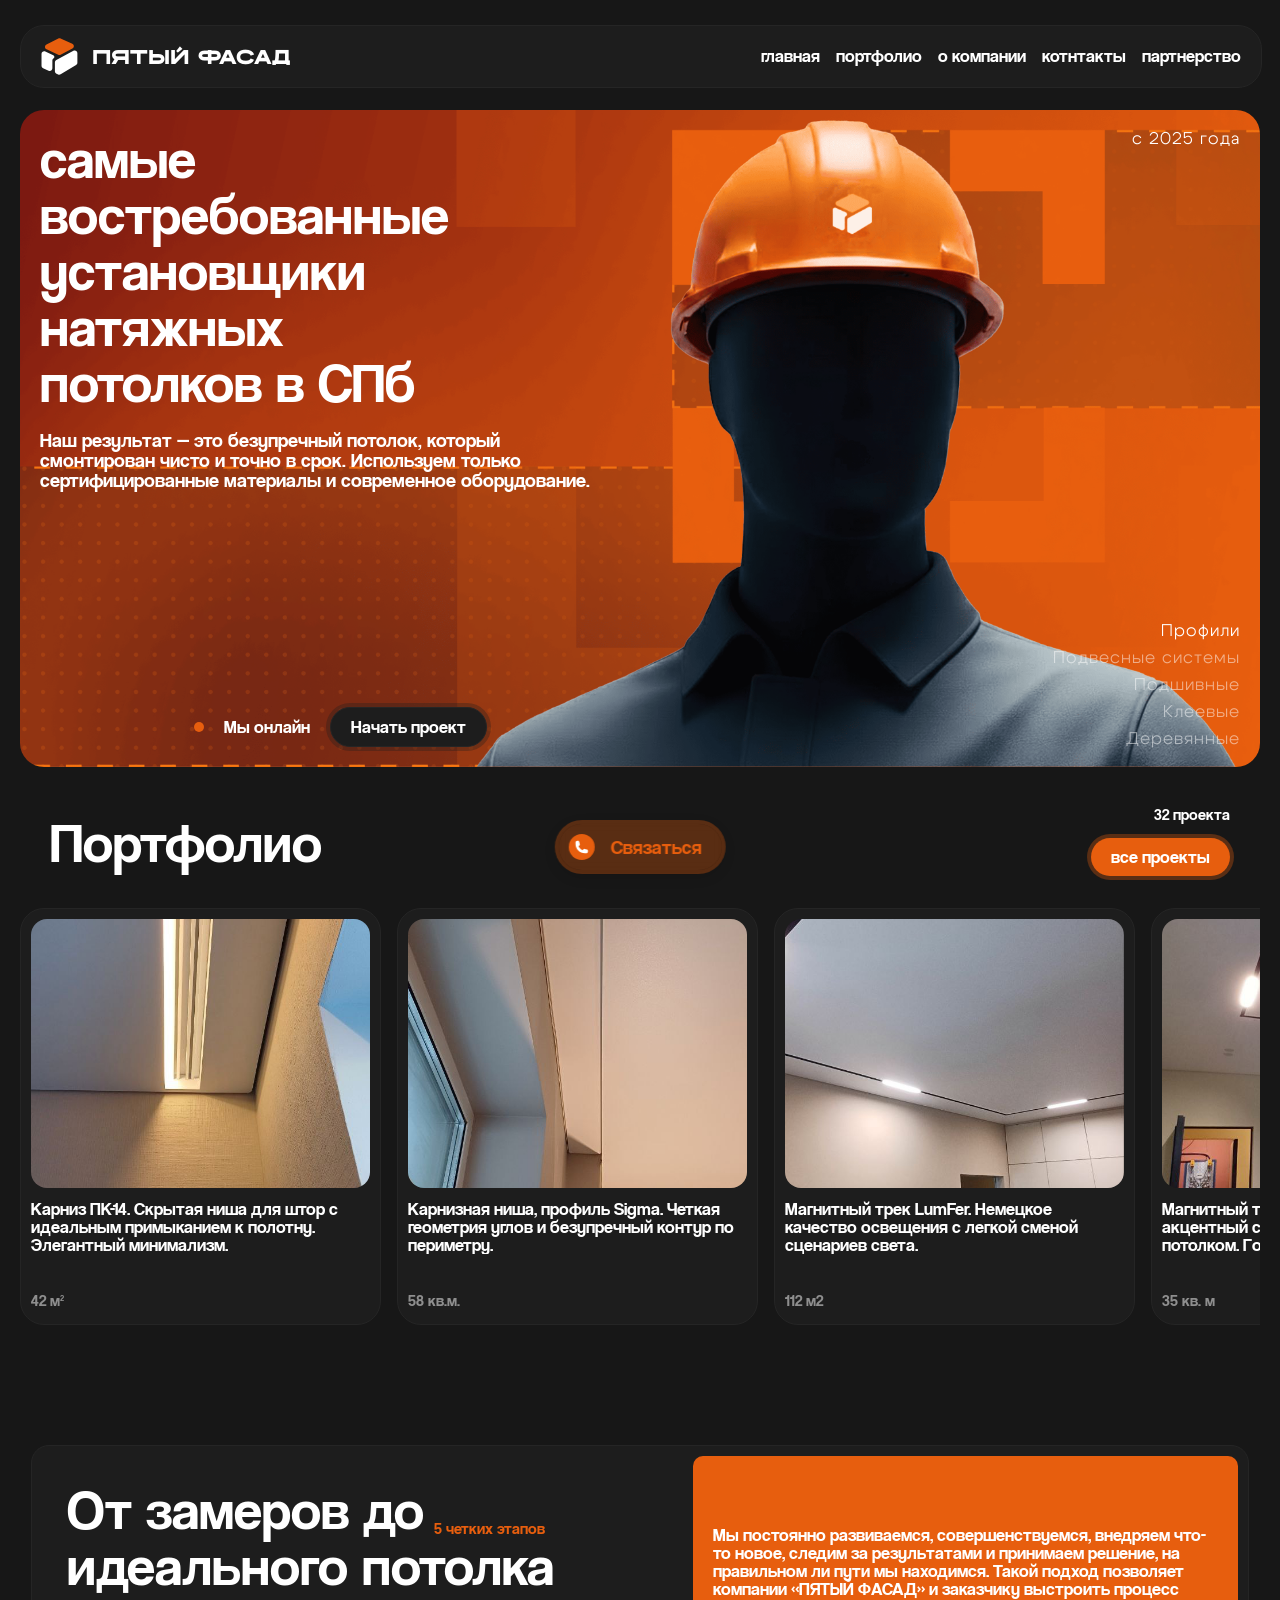
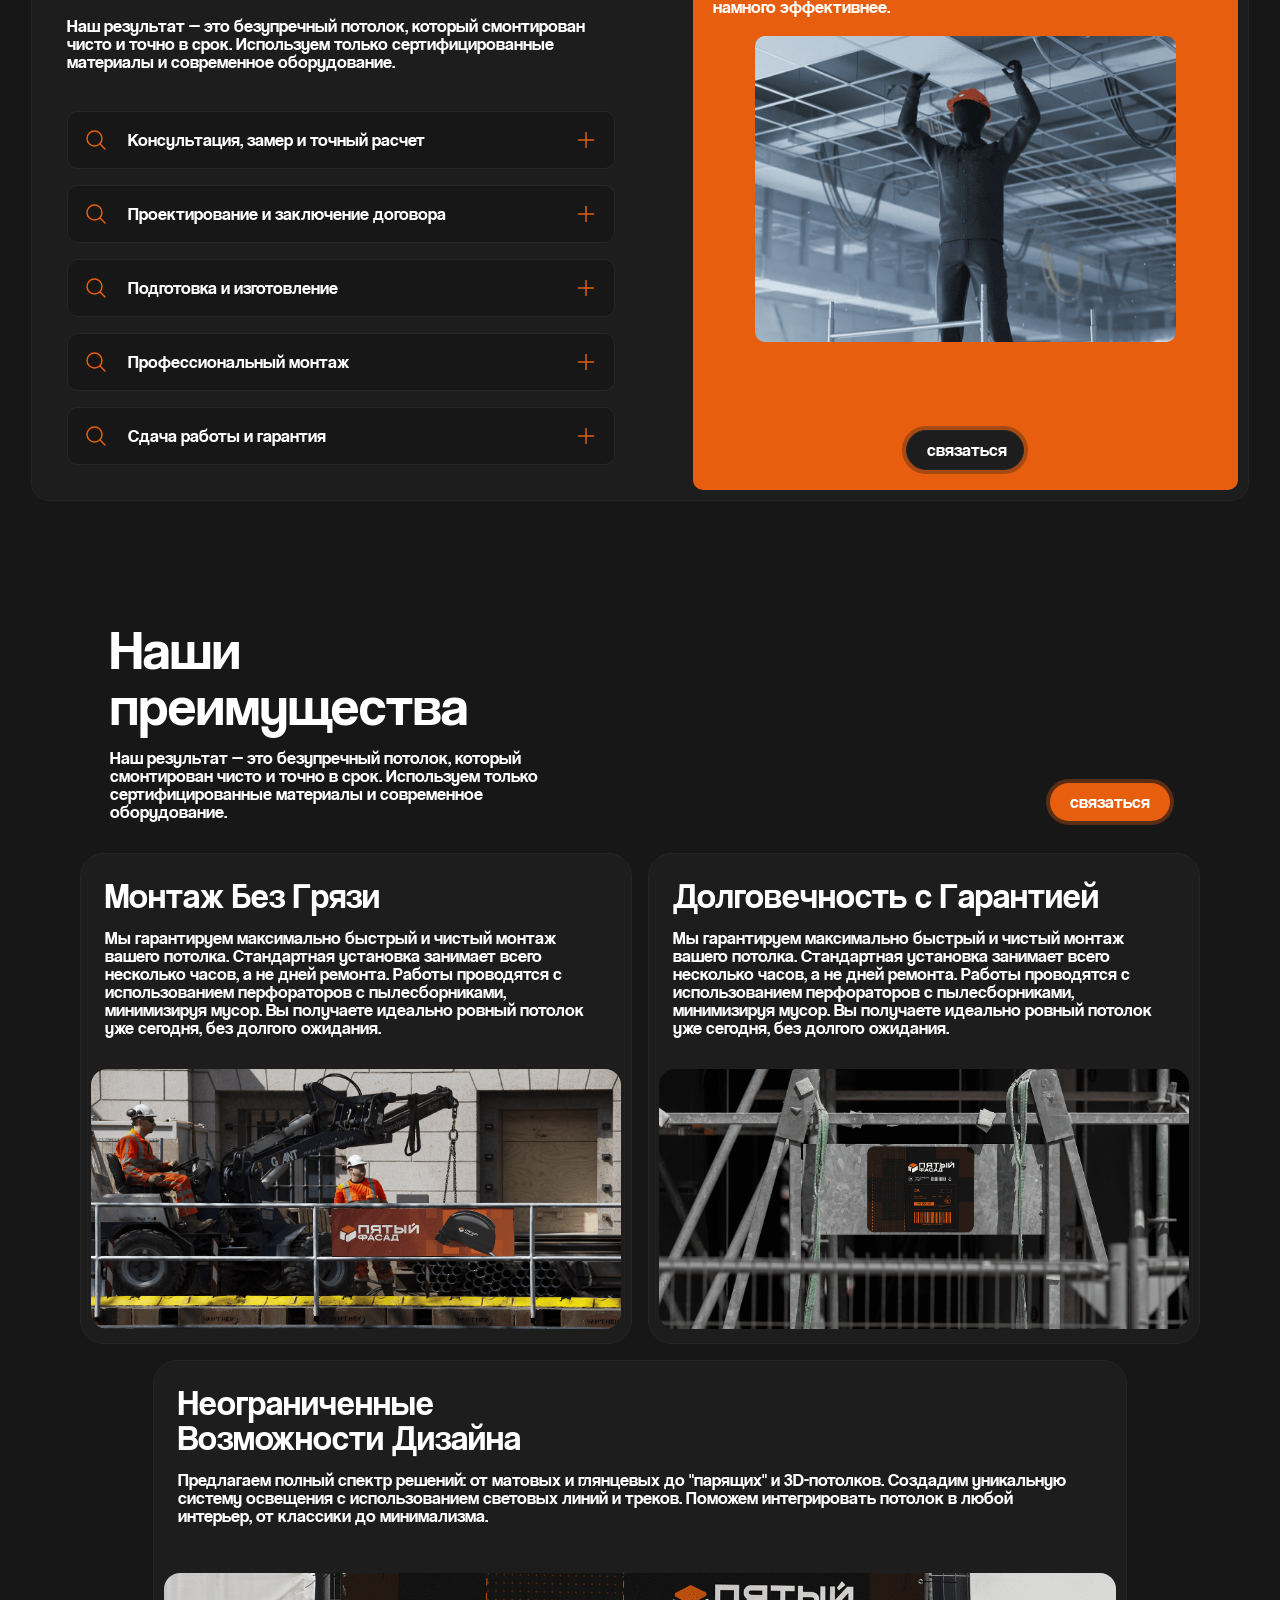
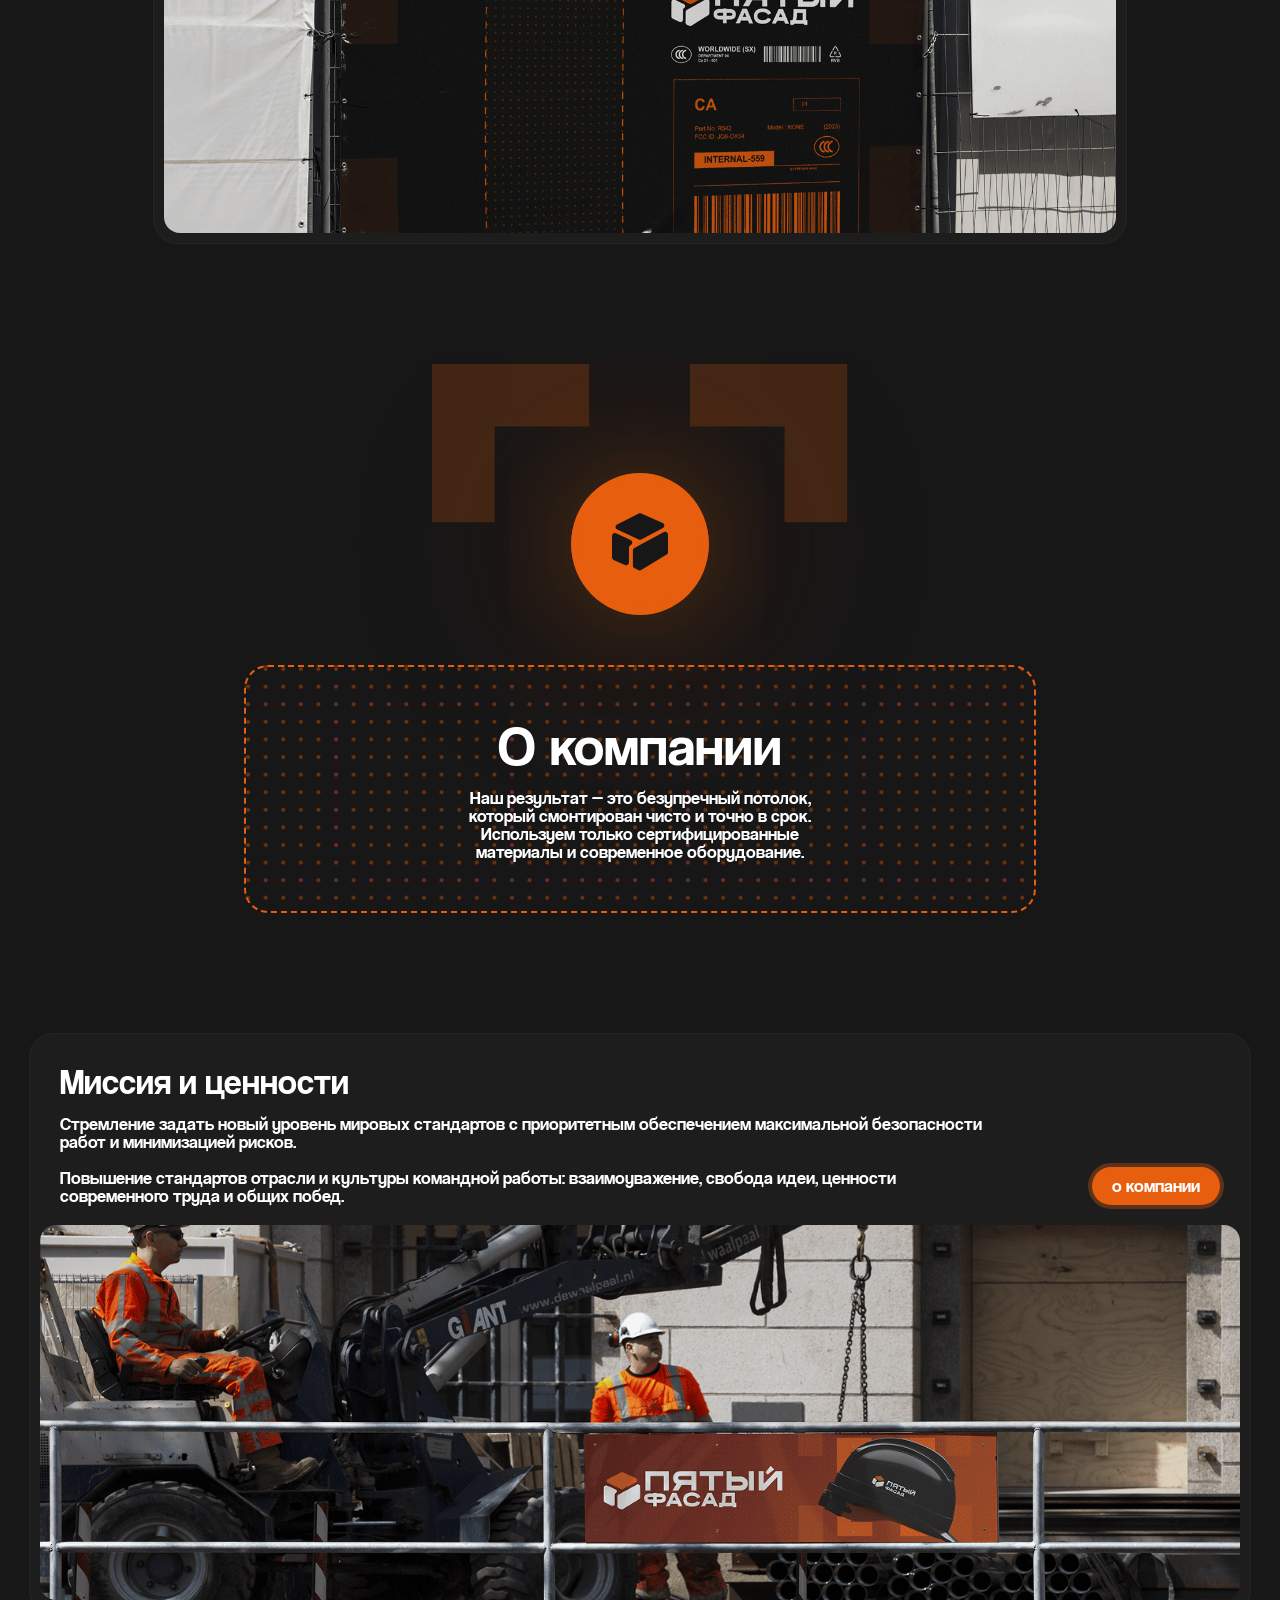
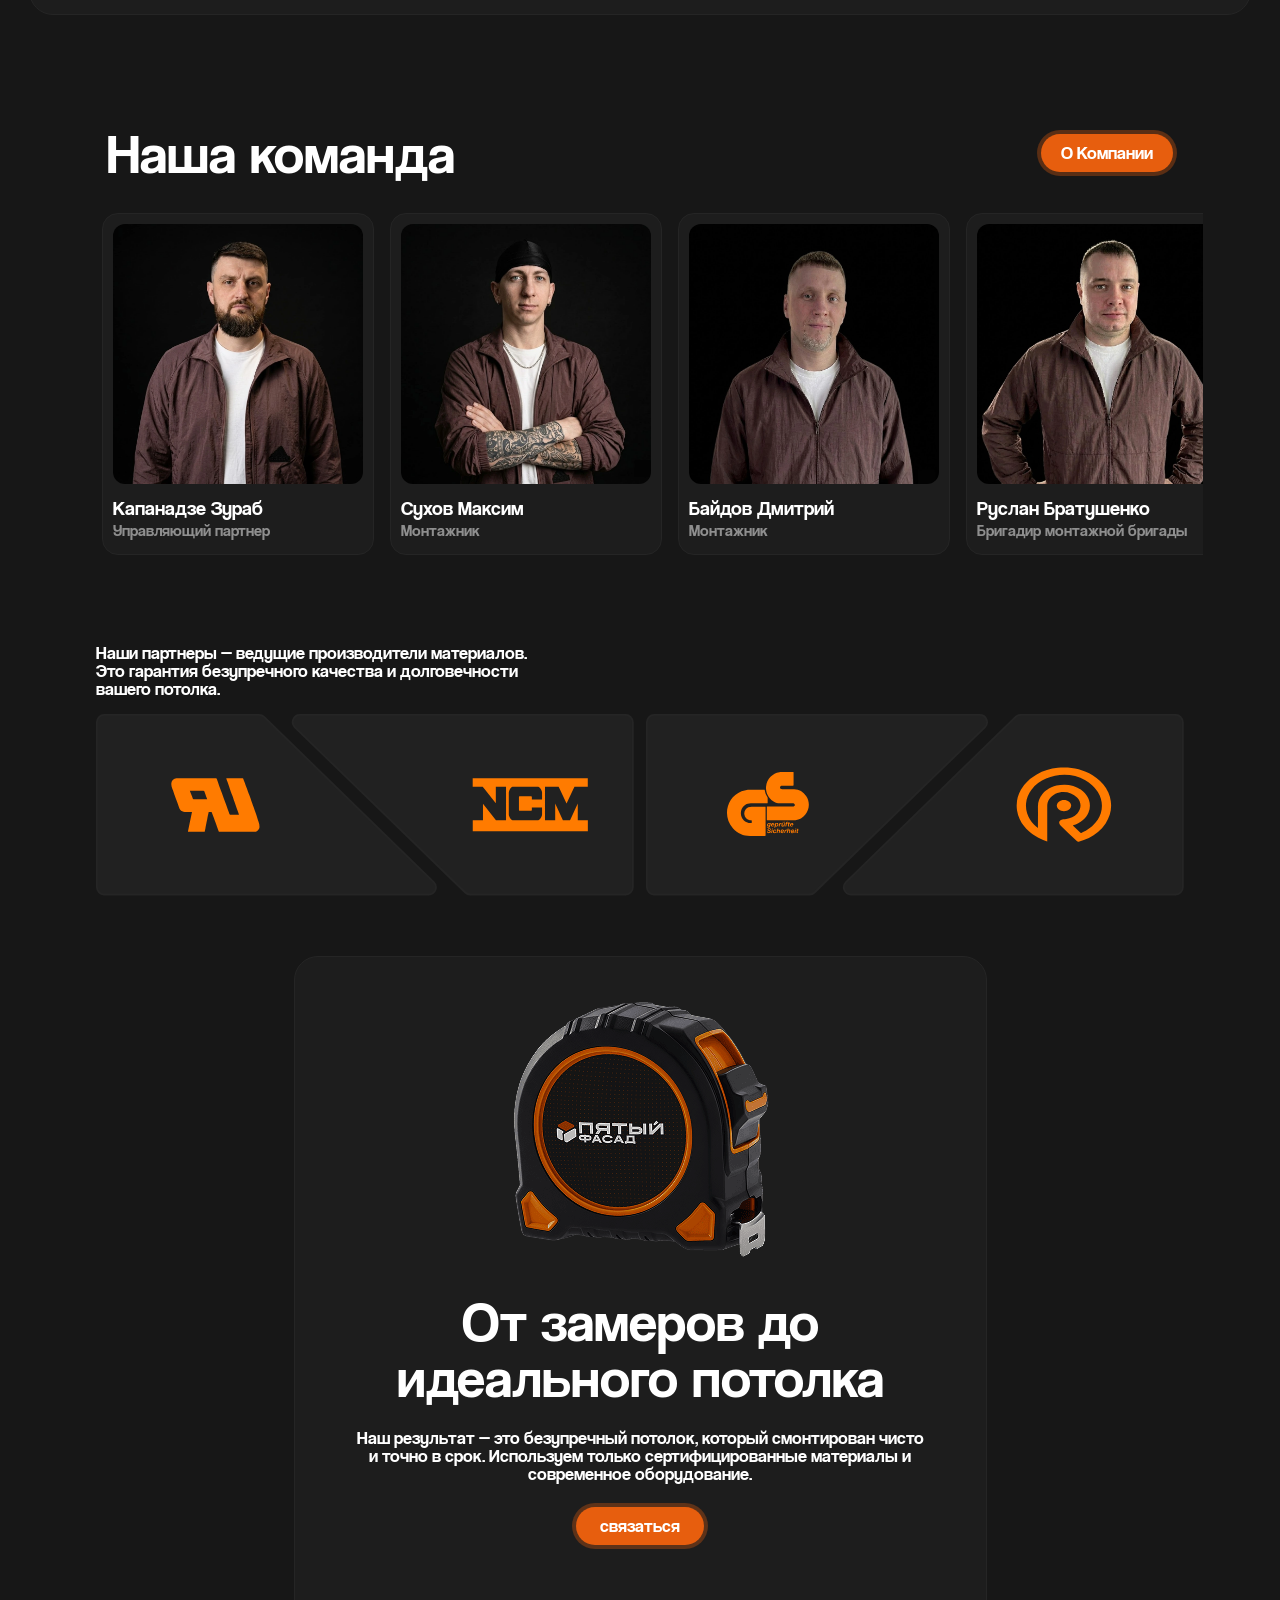
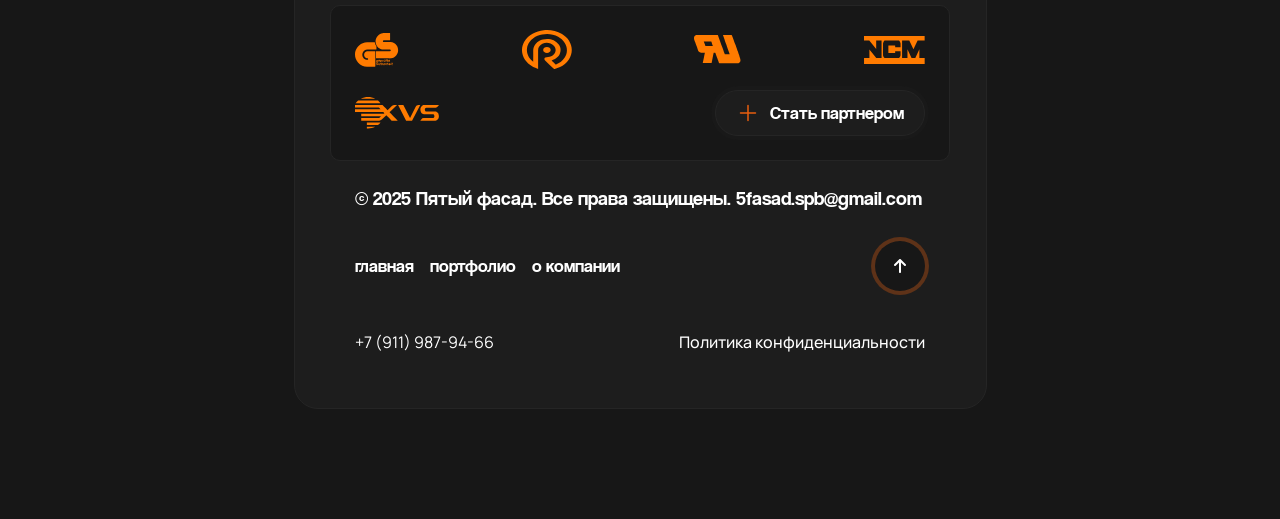
==== commit 7199e0e3: "ijef" ====
--- a/index.html
+++ b/index.html
@@ -430,7 +430,7 @@
                         <div class="title_of_block">
                             <h1>Наша команда</h1>
                             <div class="linkbutton">
-                                <a href="AboutUS.html">
+                                <a href="AboutUs.html">
                                    
                                     <button class="default_button"><h4>О Компании</h4></button>
                                 </a>
--- a/src/style/fonts_settings.css
+++ b/src/style/fonts_settings.css
@@ -30,7 +30,7 @@
 margin-block-end: 0em;
 margin-inline-start: 0px;
 font-weight: 200;
-line-height: 77%;
+line-height: 100%;
 letter-spacing: 0px;
 }
 h2 {
@@ -40,7 +40,7 @@
 margin-block-end: 0em;
 margin-inline-start: 0px;
 font-weight: 100;
-line-height: 115%;
+line-height: 100%;
 letter-spacing: 0px !important;
 }
 h3 {
@@ -50,7 +50,7 @@
 margin-block-end: 0em;
 margin-inline-start: 0px;
 font-weight: 100;
-line-height: 115%;
+line-height: 100%;
 letter-spacing: 0px !important;
 }
 h4 {
@@ -60,7 +60,7 @@
 margin-block-end: 0em;
 margin-inline-start: 0px;
 font-weight: 100;
-line-height: 118.5%;
+line-height: 100%;
 letter-spacing: 0px !important;
 }
 h5 {
@@ -70,7 +70,7 @@
 margin-block-end: 0em;
 margin-inline-start: 0px;
 font-weight: 100;
-line-height: 115%;
+line-height: 100%;
 letter-spacing: 0px !important;
 }
 h6{
@@ -80,7 +80,7 @@
     margin-block-end: 0em;
     margin-inline-start: 0px;
     font-weight: 100;
-line-height: 115%;
+line-height: 100%;
 letter-spacing: 1px;
     font-family: "Cygre"; 
 }
@@ -94,7 +94,7 @@
     margin-block-end: 0em;
     margin-inline-start: 0px;
     font-weight: 200;
-    line-height: 77%;
+line-height: 100%;
 letter-spacing: 0px;
     }
     h2 {
@@ -104,7 +104,7 @@
     margin-block-end: 0em;
     margin-inline-start: 0px;
     font-weight: 200;
-    line-height: 77%;
+line-height: 100%;
 letter-spacing: 0px;
     }
     h3 {
@@ -114,7 +114,7 @@
     margin-block-end: 0em;
     margin-inline-start: 0px;
     font-weight: 200;
-    line-height: 77%;
+line-height: 100%;
     letter-spacing: 2%;
     }
     h4 {
@@ -124,7 +124,7 @@
     margin-block-end: 0em;
     margin-inline-start: 0px;
     font-weight: 100;
-    line-height: 118.5%;
+line-height: 100%;
     letter-spacing: 2%;
     }
     h5 {
@@ -134,7 +134,7 @@
     margin-block-end: 0em;
     margin-inline-start: 0px;
     font-weight: 200;
-    line-height: 77%;
+line-height: 100%;
     letter-spacing: 2%;
     }
 }
@@ -147,7 +147,7 @@
     margin-block-end: 0em;
     margin-inline-start: 0px;
     font-weight: 200;
-    line-height: 77%;
+line-height: 100%;
     letter-spacing: 2%;
     }
     h2 {
@@ -157,7 +157,7 @@
     margin-block-end: 0em;
     margin-inline-start: 0px;
     font-weight: 200;
-    line-height: 100%;
+line-height: 100%;
     letter-spacing: 2%;
     }
     h3 {
@@ -167,7 +167,7 @@
     margin-block-end: 0em;
     margin-inline-start: 0px;
     font-weight: 200;
-    line-height: 77%;
+line-height: 100%;
     letter-spacing: 2%;
     }
     h4 {
@@ -177,7 +177,7 @@
     margin-block-end: 0em;
     margin-inline-start: 0px;
     font-weight: 100;
-    line-height: 118.5%;
+line-height: 100%;
     letter-spacing: 2%;
     }
     h5 {
@@ -187,7 +187,7 @@
     margin-block-end: 0em;
     margin-inline-start: 0px;
     font-weight: 200;
-    line-height: 77%;
+line-height: 100%;
     letter-spacing: 2%;
     }
 }
@@ -219,7 +219,7 @@
     margin-block-end: 0em;
     margin-inline-start: 0px;
     font-weight: 200;
-    line-height: 77%;
+line-height: 100%;
     letter-spacing: 2%;
     }
     h4 {
@@ -229,7 +229,7 @@
     margin-block-end: 0em;
     margin-inline-start: 0px;
     font-weight: 100;
-    line-height: 118.5%;
+line-height: 100%;
     letter-spacing: 2%;
     }
     h5 {
@@ -239,7 +239,7 @@
     margin-block-end: 0em;
     margin-inline-start: 0px;
     font-weight: 200;
-    line-height: 77%;
+line-height: 100%;
     letter-spacing: 2%;
     }
 }
